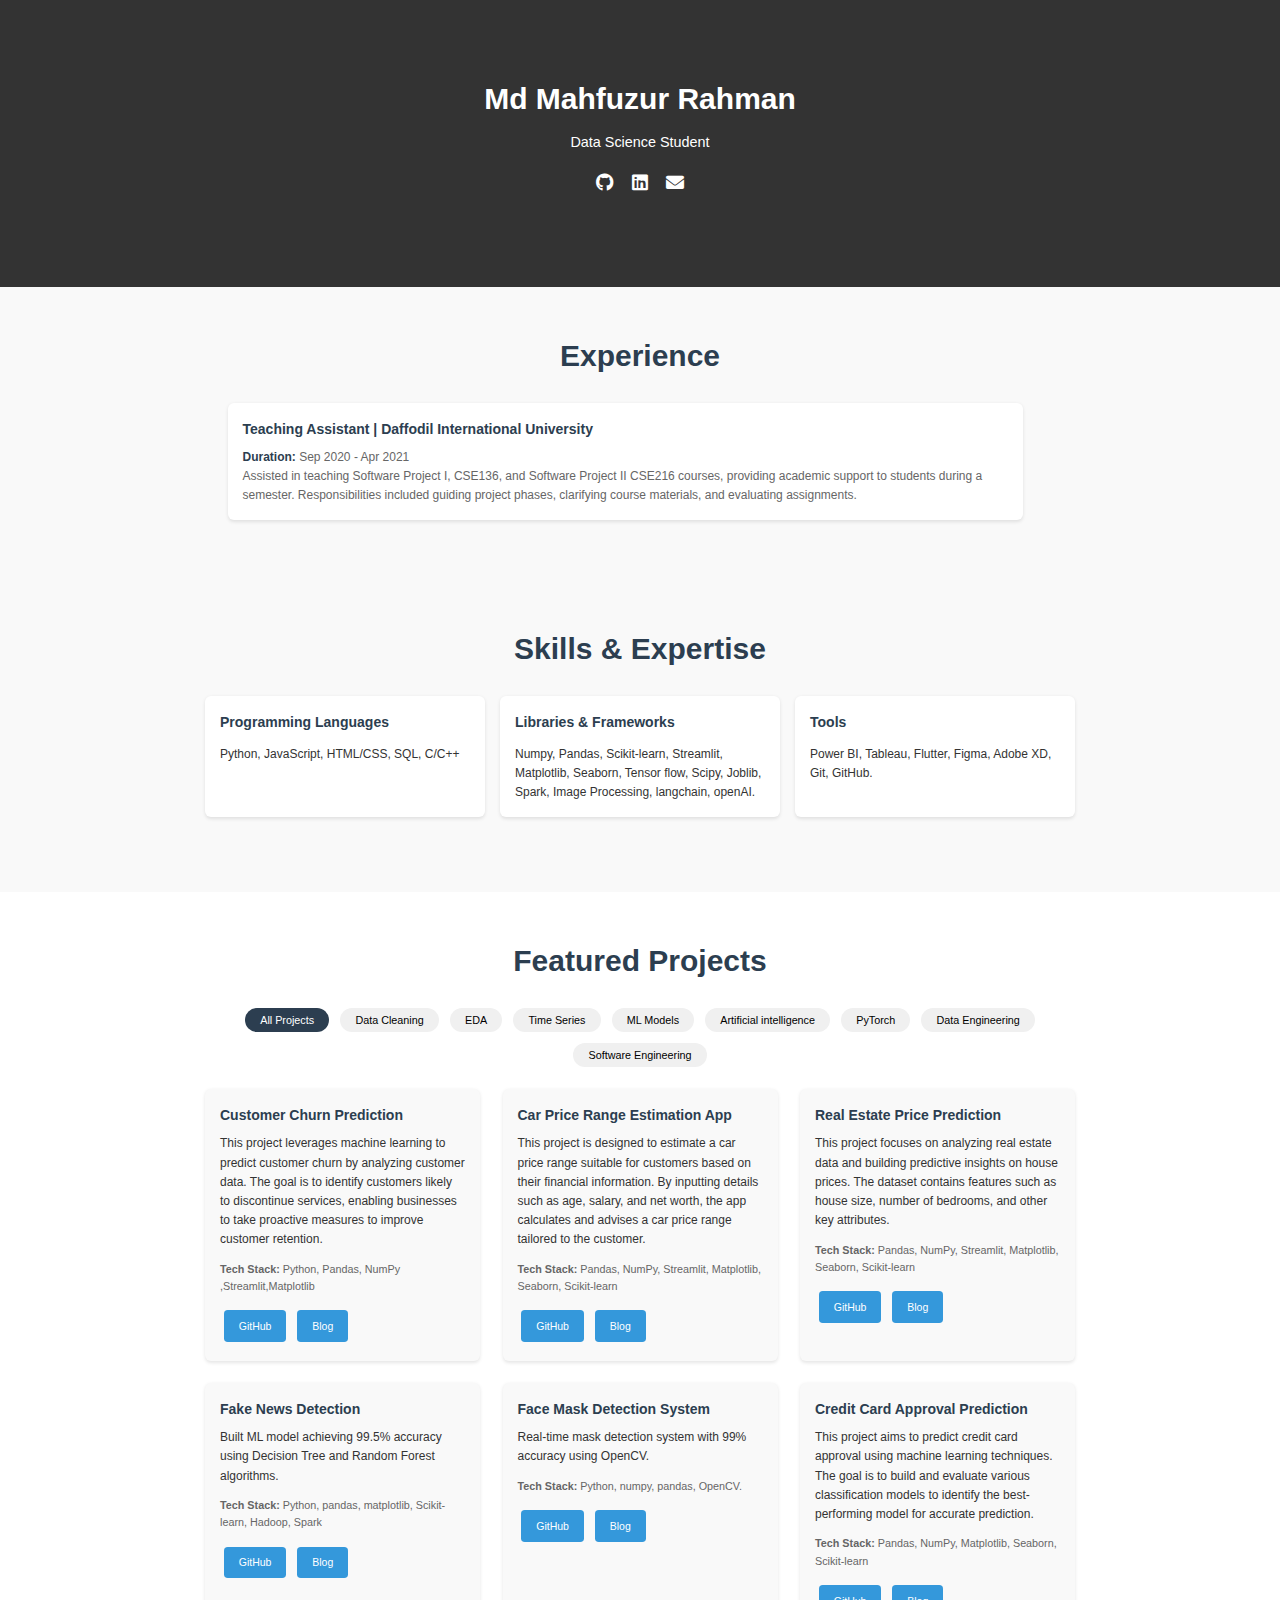
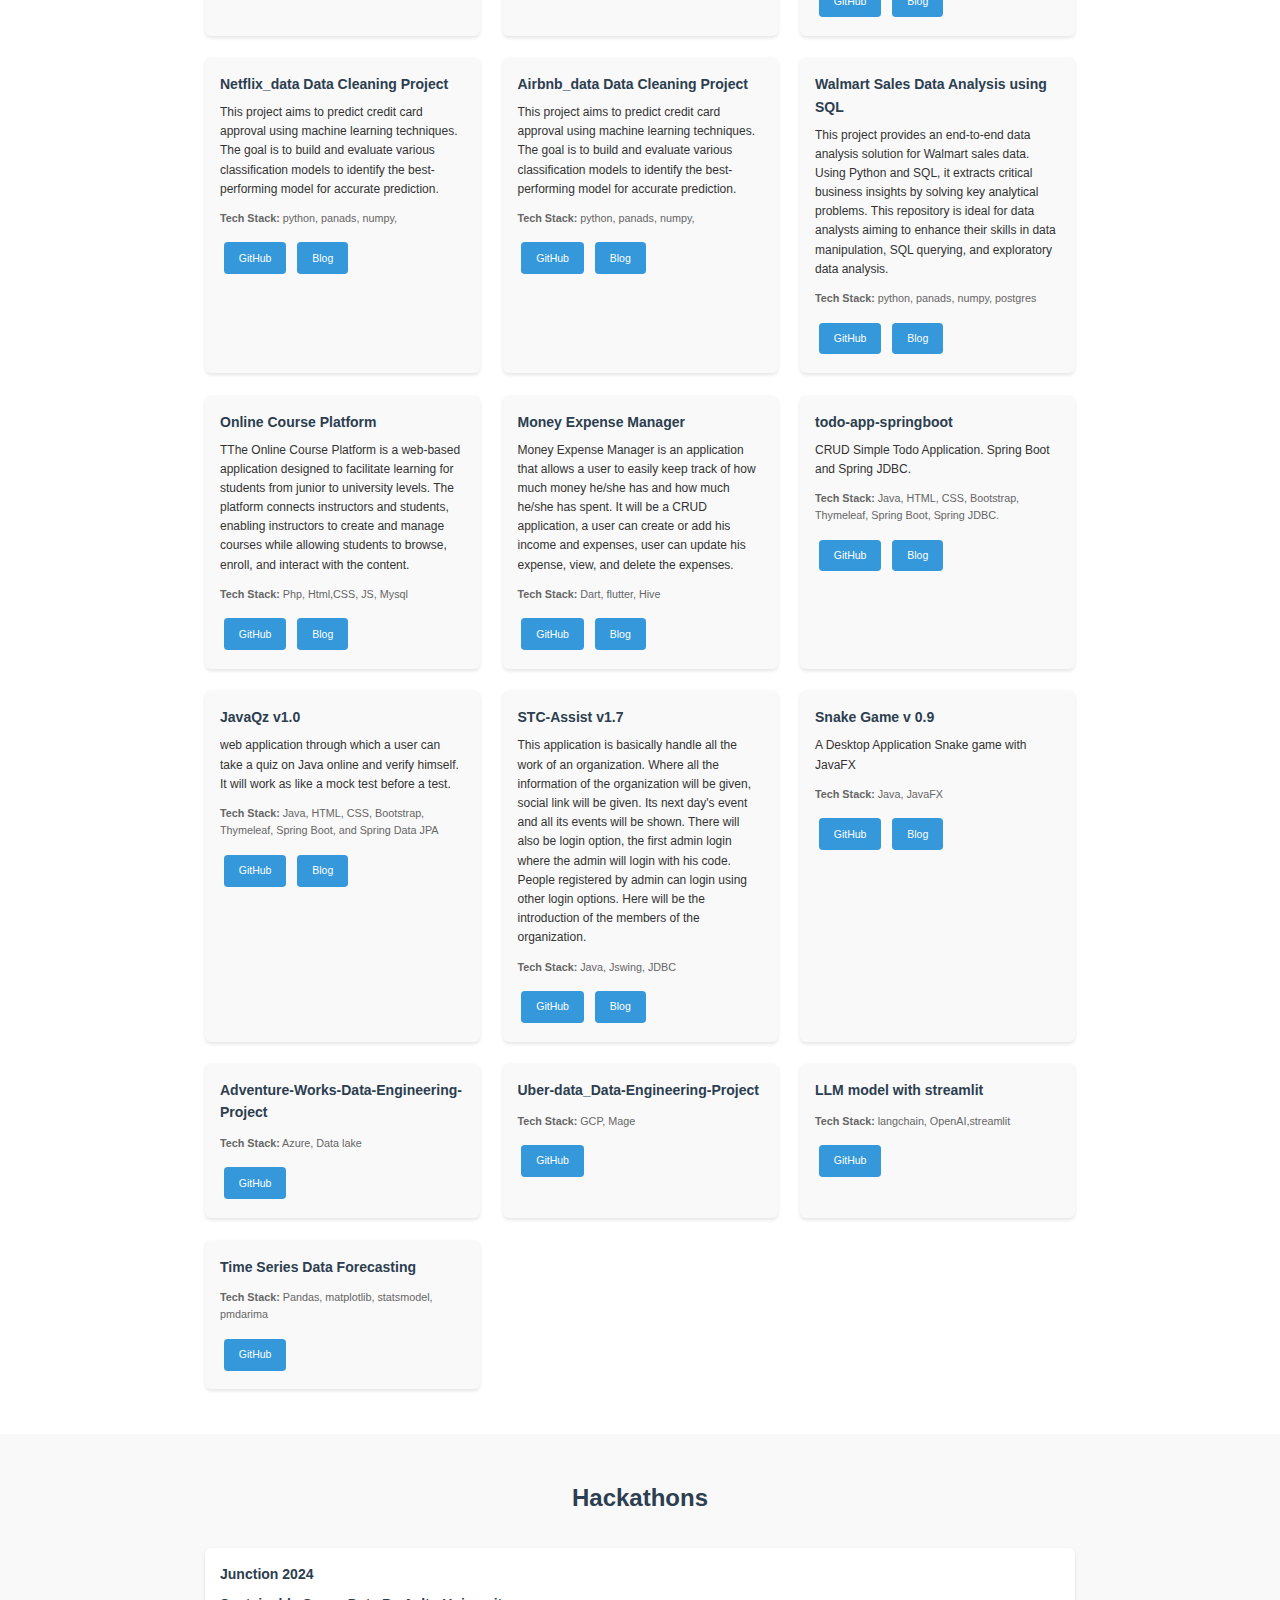
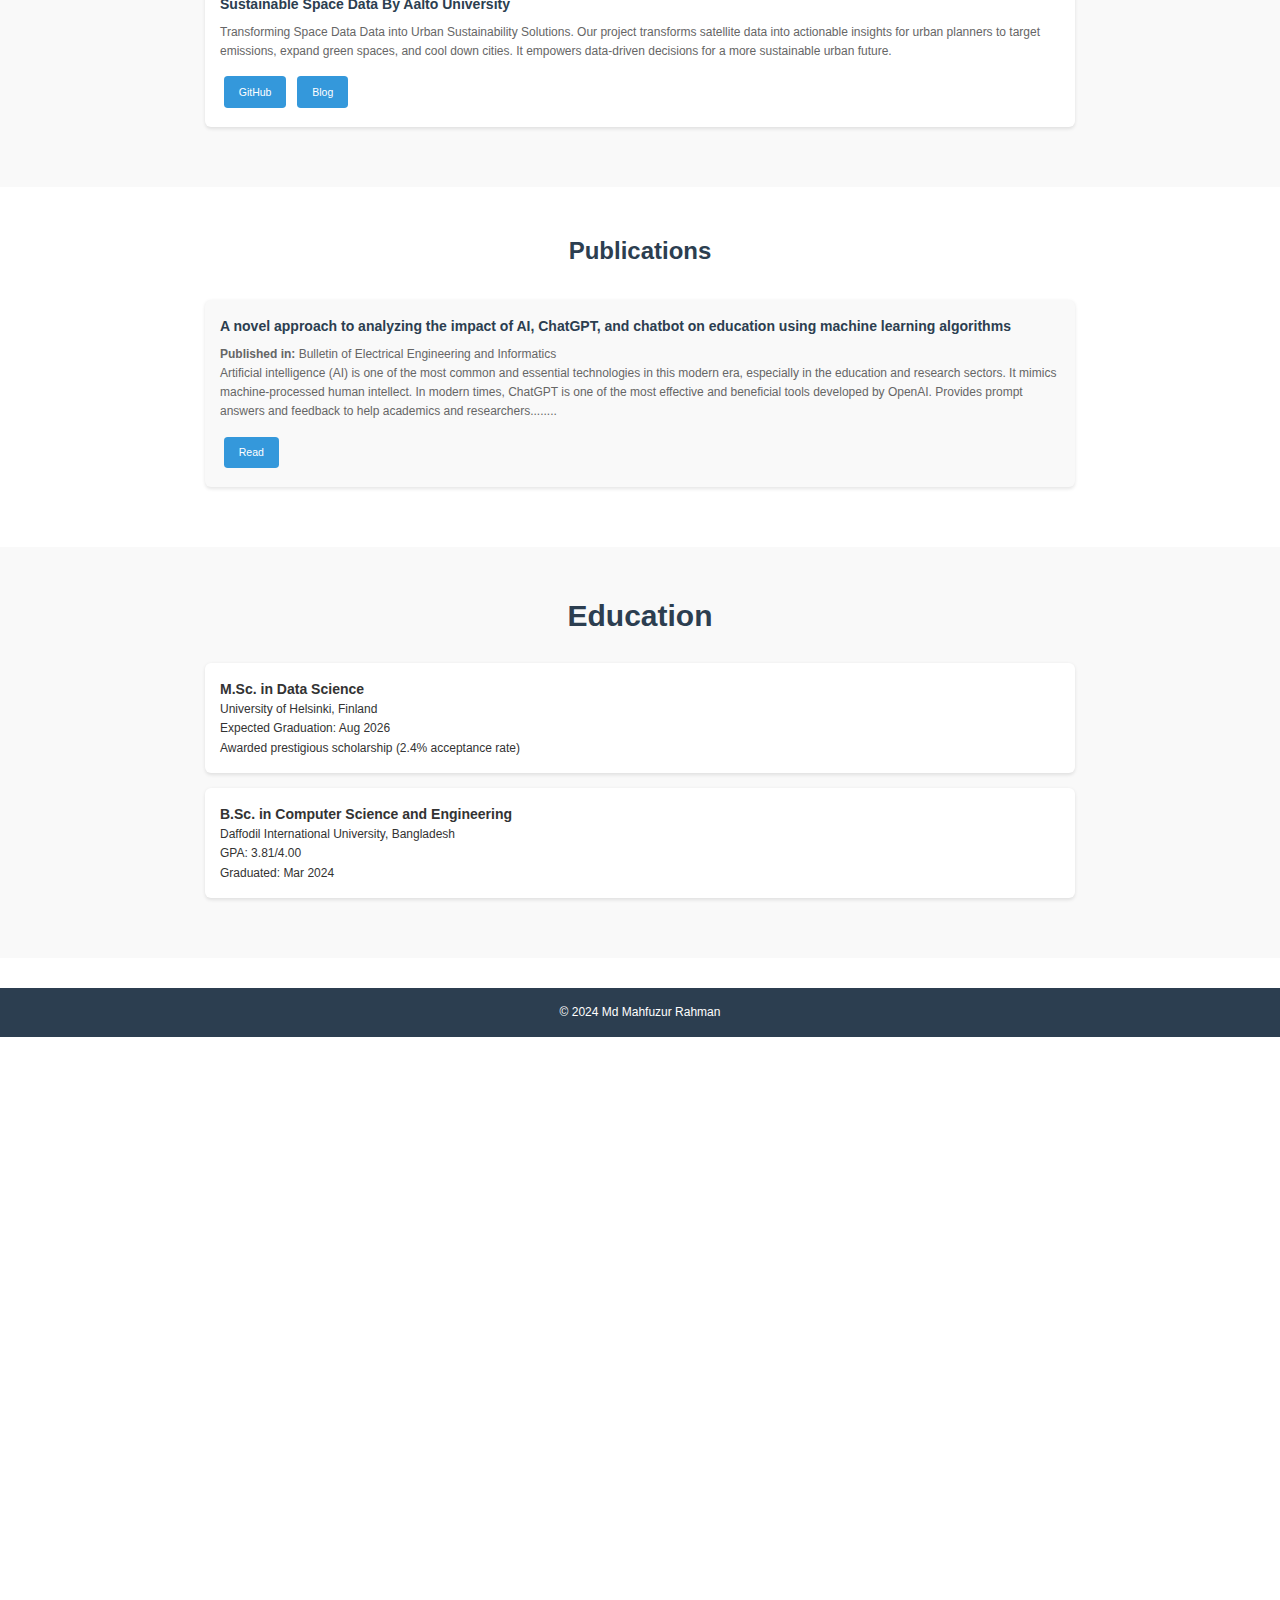
==== index.html @ 26e94f92 "update" ====
<!DOCTYPE html>
<html lang="en">
<head>
    <meta charset="UTF-8">
    <meta name="viewport" content="width=device-width, initial-scale=1.0">
    <title>Md Mahfuzur Rahman - Data Scientist</title>

        <!-- Font Awesome CDN -->
        <link href="https://cdnjs.cloudflare.com/ajax/libs/font-awesome/6.0.0-beta3/css/all.min.css" rel="stylesheet">
 
    
    <link href="https://cdnjs.cloudflare.com/ajax/libs/font-awesome/6.0.0/css/all.min.css" rel="stylesheet">
    <link rel="stylesheet" href="style.css">
</head>
<body>
    <header class="header">
        <h1>Md Mahfuzur Rahman</h1>
        <p>Data Science Student </p>
        <div class="social-links">
            <a href="https://github.com/mahfuzur-mafu" target="_blank"><i class="fab fa-github"></i></a>
            <a href="https://www.linkedin.com/in/mahfuzurmafu/" target="_blank"><i class="fab fa-linkedin"></i></a>
            <a href="mailto:mahfuzurmafu@gmail.com">
                <i class="fas fa-envelope"></i>
            </a>
        </div>
    </header>

    <!-- Experience Section -->
<!-- Experience Section -->
<!-- Experience Section -->
<section class="section experience">
    <div class="container">
        <h2 class="section-title">Experience</h2>
        <div class="experience-timeline">
            <!-- Left Experience -->
            <div class="experience-item left">
                <div class="experience-content">
                    <h3>Teaching Assistant | Daffodil International University</h3>
                    <p><strong>Duration:</strong> Sep 2020 - Apr 2021</p>
                    <p>Assisted in teaching Software Project I, CSE136, and Software Project II CSE216 courses, providing academic support to students during a semester. Responsibilities included guiding project phases, clarifying course materials, and evaluating assignments.</p>
                </div>
            </div>

        </div>
    </div>
</section>



<section class="section skills">
    <div class="container">
        <h2 class="section-title">Skills & Expertise</h2>
        <div class="skill-grid">
            <div class="skill-category">
                <h3>Programming Languages</h3>
                <p>Python, JavaScript, HTML/CSS, SQL, C/C++</p>
            </div>
            <div class="skill-category">
                <h3>Libraries & Frameworks</h3>
                <p>Numpy, Pandas, Scikit-learn, Streamlit, Matplotlib, Seaborn, Tensor flow, Scipy, Joblib, Spark, Image Processing, langchain, openAI.</p>
            </div>
            <div class="skill-category">
                <h3>Tools</h3>
                <p>Power BI, Tableau, Flutter, Figma, Adobe XD, Git, GitHub.</p>
            </div>
        </div>
    </div>
</section>


    <section class="section projects">
        <div class="container">
            <h2 class="section-title">Featured Projects</h2>
            <div class="project-filters">
                <button class="filter-btn active" data-filter="all">All Projects</button>
                <button class="filter-btn" data-filter="data-cleaning">Data Cleaning</button>
                <button class="filter-btn" data-filter="eda">EDA</button>
                <button class="filter-btn" data-filter="ts">Time Series</button>
                <button class="filter-btn" data-filter="ml-model">ML Models</button>
                <button class="filter-btn" data-filter="ai">Artificial intelligence</button>
                <button class="filter-btn" data-filter="pt">PyTorch</button>
                <button class="filter-btn" data-filter="de">Data Engineering</button>
                <button class="filter-btn" data-filter="swe">Software Engineering</button>
            </div>
            <div class="project-grid">
                <!-- Data Cleaning Projects -->
                <div class="project-card show" data-category="ml-model">
                    <h3>Customer Churn Prediction</h3>
                    <p>This project leverages machine learning to predict customer churn by analyzing customer data. The goal is to identify customers likely to discontinue services, enabling businesses to take proactive measures to improve customer retention.</p>
                    <div class="tech-stack">
                        <strong>Tech Stack:</strong> Python, Pandas, NumPy ,Streamlit,Matplotlib
                    </div>
                    <div class="project-links">
                        <a href="https://github.com/mahfuzur-mafu/customer-churn-prediction" target="_blank" class="btn">GitHub</a>
                        <a href="https://your-blog-link.com" target="_blank" class="btn">Blog</a>
                    </div>
                </div>
            
                <!-- EDA Projects -->
                <div class="project-card show" data-category="ml-model">
                    <h3>Car Price Range Estimation App</h3>
                    <p>This project is designed to estimate a car price range suitable for customers based on their financial information. By inputting details such as age, salary, and net worth, the app calculates and advises a car price range tailored to the customer.</p>
                    <div class="tech-stack">
                        <strong>Tech Stack:</strong> Pandas, NumPy, Streamlit, Matplotlib, Seaborn, Scikit-learn
                    </div>
                    <div class="project-links">
                        <a href="https://github.com/mahfuzur-mafu/car-price-estimator" target="_blank" class="btn">GitHub</a>
                        <a href="https://your-blog-link.com" target="_blank" class="btn">Blog</a>
                    </div>
                </div>
            
                <!-- Time Series Projects -->
                <div class="project-card show" data-category="ml-model">
                    <h3>Real Estate Price Prediction</h3>
                    <p>This project focuses on analyzing real estate data and building predictive insights on house prices. The dataset contains features such as house size, number of bedrooms, and other key attributes.</p>
                    <div class="tech-stack">
                        <strong>Tech Stack:</strong> Pandas, NumPy, Streamlit, Matplotlib, Seaborn, Scikit-learn
                    </div>
                    <div class="project-links">
                        <a href="https://github.com/mahfuzur-mafu/Real-Estate-Price-Prediction" target="_blank" class="btn">GitHub</a>
                        <a href="https://your-blog-link.com" target="_blank" class="btn">Blog</a>
                    </div>
                </div>
            
                <!-- ML Model Projects -->
                <div class="project-card show" data-category="ml-model">
                    <h3>Fake News Detection</h3>
                    <p>Built ML model achieving 99.5% accuracy using Decision Tree and Random Forest algorithms.</p>
                    <div class="tech-stack">
                        <strong>Tech Stack:</strong> Python, pandas, matplotlib, Scikit-learn, Hadoop, Spark
                    </div>
                    <div class="project-links">
                        <a href="https://github.com/mahfuzur-mafu/Fake-News-Detection" target="_blank" class="btn">GitHub</a>
                        <a href="https://your-blog-link.com" target="_blank" class="btn">Blog</a>
                    </div>
                </div>
            
                <!-- Prediction System Projects -->
                <div class="project-card show" data-category="ml-model">
                    <h3>Face Mask Detection System</h3>
                    <p>Real-time mask detection system with 99% accuracy using OpenCV.</p>
                    <div class="tech-stack">
                        <strong>Tech Stack:</strong> Python, numpy, pandas, OpenCV.
                    </div>
                    <div class="project-links">
                        <a href="https://github.com/mahfuzur-mafu/Face-Mask-Detection" target="_blank" class="btn">GitHub</a>
                        <a href="https://your-blog-link.com" target="_blank" class="btn">Blog</a>
                    </div>
                </div>
            
                <!-- ML Model Projects (Additional Example) -->
                <div class="project-card show" data-category="ml-model">
                    <h3>Credit Card Approval Prediction</h3>
                    <p>This project aims to predict credit card approval using machine learning techniques. The goal is to build and evaluate various classification models to identify the best-performing model for accurate prediction.</p>
                    <div class="tech-stack">
                        <strong>Tech Stack:</strong> Pandas, NumPy, Matplotlib, Seaborn, Scikit-learn 
                    </div>
                    <div class="project-links">
                        <a href="https://github.com/mahfuzur-mafu/Credit-Card-Approval-Predictor" target="_blank" class="btn">GitHub</a>
                        <a href="https://your-blog-link.com" target="_blank" class="btn">Blog</a>
                    </div>
                </div>
                <div class="project-card show" data-category="data-cleaning">
                    <h3>Netflix_data Data Cleaning Project</h3>
                    <p>This project aims to predict credit card approval using machine learning techniques. The goal is to build and evaluate various classification models to identify the best-performing model for accurate prediction.</p>
                    <div class="tech-stack">
                        <strong>Tech Stack:</strong> python, panads, numpy,
                    </div>
                    <div class="project-links">
                        <a href="https://github.com/mahfuzur-mafu/NetflixData_data_cleaning" target="_blank" class="btn">GitHub</a>
                        <a href="https://your-blog-link.com" target="_blank" class="btn">Blog</a>
                    </div>
                </div>
                <div class="project-card show" data-category="data-cleaning">
                    <h3>Airbnb_data Data Cleaning Project</h3>
                    <p>This project aims to predict credit card approval using machine learning techniques. The goal is to build and evaluate various classification models to identify the best-performing model for accurate prediction.</p>
                    <div class="tech-stack">
                        <strong>Tech Stack:</strong> python, panads, numpy,
                    </div>
                    <div class="project-links">
                        <a href="https://github.com/mahfuzur-mafu/AirbnbData_data_cleaning" target="_blank" class="btn">GitHub</a>
                        <a href="https://your-blog-link.com" target="_blank" class="btn">Blog</a>
                    </div>
                </div>
                <div class="project-card show" data-category="eda">
                    <h3>Walmart Sales Data Analysis using SQL</h3>
                    <p>This project provides an end-to-end data analysis solution for Walmart sales data. Using Python and SQL, it extracts critical business insights by solving key analytical problems. This repository is ideal for data analysts aiming to enhance their skills in data manipulation, SQL querying, and exploratory data analysis.</p>
                    <div class="tech-stack">
                        <strong>Tech Stack:</strong> python, panads, numpy, postgres
                    </div>
                    <div class="project-links">
                        <a href="https://github.com/mahfuzur-mafu/Walmart-Sales-Data-Analysis-using-SQL" target="_blank" class="btn">GitHub</a>
                        <a href="https://your-blog-link.com" target="_blank" class="btn">Blog</a>
                    </div>
                </div>
                <div class="project-card show" data-category="swe">
                    <h3>Online Course Platform</h3>
                    <p>TThe Online Course Platform is a web-based application designed to facilitate learning for students from junior to university levels. The platform connects instructors and students, enabling instructors to create and manage courses while allowing students to browse, enroll, and interact with the content. </p>
                    <div class="tech-stack">
                        <strong>Tech Stack:</strong> Php, Html,CSS, JS, Mysql
                    </div>
                    <div class="project-links">
                        <a href="https://github.com/mahfuzur-mafu/online_course_platform_E-CourseV1.1" target="_blank" class="btn">GitHub</a>
                        <a href="https://your-blog-link.com" target="_blank" class="btn">Blog</a>
                    </div>
                </div>
                <div class="project-card show" data-category="swe">
                    <h3>Money Expense Manager </h3>
                    <p>Money Expense Manager is an application that allows a user to easily keep track of how much money he/she has and how much he/she has spent. It will be a CRUD application, a user can create or add his income and expenses, user can update his expense, view, and delete the expenses. </p>
                    <div class="tech-stack">
                        <strong>Tech Stack:</strong> Dart, flutter, Hive
                    </div>
                    <div class="project-links">
                        <a href="https://github.com/mahfuzur-mafu/Money-Manager-v1.0.0" target="_blank" class="btn">GitHub</a>
                        <a href="https://your-blog-link.com" target="_blank" class="btn">Blog</a>
                    </div>
                </div>
                <div class="project-card show" data-category="swe">
                    <h3>todo-app-springboot</h3>
                    <p>CRUD Simple Todo Application. Spring Boot and Spring JDBC.</p>
                    <div class="tech-stack">
                        <strong>Tech Stack:</strong> Java, HTML, CSS, Bootstrap, Thymeleaf, Spring Boot, Spring JDBC.
                    </div>
                    <div class="project-links">
                        <a href="https://github.com/mahfuzur-mafu/todo-app-springboot-v1.2" target="_blank" class="btn">GitHub</a>
                        <a href="https://your-blog-link.com" target="_blank" class="btn">Blog</a>
                    </div>
                </div>

                <div class="project-card show" data-category="swe">
                    <h3>JavaQz v1.0</h3>
                    <p>web application through which a user can take a quiz on Java online and verify himself. It will work as like a mock test before a test.</p>
                    <div class="tech-stack">
                        <strong>Tech Stack:</strong> Java, HTML, CSS, Bootstrap, Thymeleaf, Spring Boot, and Spring Data JPA
                    </div>
                    <div class="project-links">
                        <a href="https://github.com/mahfuzur-mafu/JavaQz-v1.0" target="_blank" class="btn">GitHub</a>
                        <a href="https://your-blog-link.com" target="_blank" class="btn">Blog</a>
                    </div>
                </div>

                <div class="project-card show" data-category="swe">
                    <h3>STC-Assist v1.7</h3>
                    <p>This application is basically handle all the work of an organization. Where all the information of the organization will be given, social link will be given. Its next day's event and all its events will be shown. There will also be login option, the first admin login where the admin will login with his code. People registered by admin can login using other login options. Here will be the introduction of the members of the organization.

                    </p>
                    <div class="tech-stack">
                        <strong>Tech Stack:</strong> Java, Jswing, JDBC
                    </div>
                    <div class="project-links">
                        <a href="https://github.com/mahfuzur-mafu/STC-Assist-v1.7" target="_blank" class="btn">GitHub</a>
                        <a href="https://your-blog-link.com" target="_blank" class="btn">Blog</a>
                    </div>
                </div>
                <div class="project-card show" data-category="swe">
                    <h3>Snake Game v 0.9</h3>
                    <p> A Desktop Application Snake game with JavaFX</p>
                    <div class="tech-stack">
                        <strong>Tech Stack:</strong> Java, JavaFX
                    </div>
                    <div class="project-links">
                        <a href="https://github.com/mahfuzur-mafu/Snake-Game-v-0.9" target="_blank" class="btn">GitHub</a>
                        <a href="https://your-blog-link.com" target="_blank" class="btn">Blog</a>
                    </div>
                </div>

                <div class="project-card show" data-category="de">
                    <h3>Adventure-Works-Data-Engineering-Project</h3>
                    <p> </p>
                    <div class="tech-stack">
                        <strong>Tech Stack:</strong> Azure, Data lake
                    </div>
                    <div class="project-links">
                        <a href="https://github.com/mahfuzur-mafu/Adventure-Works-Data-Engineering-Project" target="_blank" class="btn">GitHub</a>
        
                    </div>
                </div>

                <div class="project-card show" data-category="de">
                    <h3>Uber-data_Data-Engineering-Project</h3>
                    <p> </p>
                    <div class="tech-stack">
                        <strong>Tech Stack:</strong> GCP, Mage
                    </div>
                    <div class="project-links">
                        <a href="https://github.com/mahfuzur-mafu/Uber-data_Data-Engineering-Project" target="_blank" class="btn">GitHub</a>
    
                    </div>
                </div>

                <div class="project-card show" data-category="ai">
                    <h3>LLM model with streamlit</h3>
                    <p> </p>
                    <div class="tech-stack">
                        <strong>Tech Stack:</strong> langchain, OpenAI,streamlit
                    </div>
                    <div class="project-links">
                        <a href="https://github.com/mahfuzur-mafu/LLM-model-with-streamlit-" target="_blank" class="btn">GitHub</a>
    
                    </div>
                </div>

                <div class="project-card show" data-category="ts">
                    <h3>Time Series Data Forecasting</h3>
                    <p> </p>
                    <div class="tech-stack">
                        <strong>Tech Stack:</strong> Pandas, matplotlib, statsmodel, pmdarima
                    </div>
                    <div class="project-links">
                        <a href="https://github.com/mahfuzur-mafu/Time-Series-Forecasting" target="_blank" class="btn">GitHub</a>
    
                    </div>
                </div>
           
            </div>
            
        </div>
    </section>

    <section class="section hackathons">
    <div class="container">
        <h2 class="section-title">Hackathons</h2>
        <div class="hackathon-item">
            <h3>Junction 2024</h3>
            <h3>Sustainable Space Data By Aalto University</h3>
            <p>Transforming Space Data Data into Urban Sustainability Solutions. Our project transforms satellite data into actionable insights for urban planners to target emissions, expand green spaces, and cool down cities. It empowers data-driven decisions for a more sustainable urban future.</p>
            <div class="project-links">
                <a href="https://eu.junctionplatform.com/projects/junction-2024/view/672e6f7e6afb9482214df271" target="_blank" class="btn">GitHub</a>
                <a href="https://eu.junctionplatform.com/projects/junction-2024/view/672e6f7e6afb9482214df271" target="_blank" class="btn">Blog</a>
            </div>
        </div>
    </div>
</section>

<!-- Publications Section -->
<section class="section publications">
    <div class="container">
        <h2 class="section-title">Publications</h2>
        <div class="publication-item">
            <h3>A novel approach to analyzing the impact of AI, ChatGPT, and chatbot on education using machine learning algorithms</h3>
            <p><strong>Published in:</strong> Bulletin of Electrical Engineering and Informatics</p>
            <p>Artificial intelligence (AI) is one of the most common and essential technologies in this modern era, especially in the education and research sectors. It mimics machine-processed human intellect. In modern times, ChatGPT is one of the most effective and beneficial tools developed by OpenAI. Provides prompt answers and feedback to help academics and researchers........</p>
            <div class="project-links">
                <a href="https://beei.org/index.php/EEI/article/view/7158" target="_blank" class="btn">Read</a>
            </div>
        </div>

    </div>
</section>

    <section class="section education">
        <div class="container">
            <h2 class="section-title">Education</h2>
            <div class="education-item">
                <h3>M.Sc. in Data Science</h3>
                <p>University of Helsinki, Finland</p>
                <p>Expected Graduation: Aug 2026</p>
                <p>Awarded prestigious scholarship (2.4% acceptance rate)</p>
            </div>
            <div class="education-item">
                <h3>B.Sc. in Computer Science and Engineering</h3>
                <p>Daffodil International University, Bangladesh</p>
                <p>GPA: 3.81/4.00</p>
                <p>Graduated: Mar 2024</p>
            </div>
        </div>
    </section>

    <footer class="footer">
        <p>© 2024 Md Mahfuzur Rahman</p>
    </footer>

    <script>
        document.addEventListener('DOMContentLoaded', function() {
            const filterButtons = document.querySelectorAll('.filter-btn');
            const projectCards = document.querySelectorAll('.project-card');

            filterButtons.forEach(button => {
                button.addEventListener('click', () => {
                    // Remove active class from all buttons
                    filterButtons.forEach(btn => btn.classList.remove('active'));
                    // Add active class to clicked button
                    button.classList.add('active');

                    const filterValue = button.getAttribute('data-filter');

                    projectCards.forEach(card => {
                        if (filterValue === 'all') {
                            card.classList.add('show');
                        } else {
                            if (card.getAttribute('data-category') === filterValue) {
                                card.classList.add('show');
                            } else {
                                card.classList.remove('show');
                            }
                        }
                    });
                });
            });
        });
    </script>

<script>
    // Particles.js configuration (if needed)
    particlesJS('particles-js', {
        particles: {
            number: { value: 80 },
            color: { value: '#00B9FF' },
            shape: { type: 'circle' },
            opacity: { value: 0.5 },
            size: { value: 3 },
            line_linked: {
                enable: true,
                color: '#00B9FF',
                opacity: 0.4
            },
            move: {
                enable: true,
                speed: 3
            }
        }
    });
</script>
</body>
</html>
---- style.css ----
* {
    margin: 0;
    padding: 0;
    box-sizing: border-box;
    font-family: 'Segoe UI', Tahoma, Geneva, Verdana, sans-serif;
  
}

body {
    line-height: 1.6;
    color: #333;
    zoom: 0.75; 
    

}

.header {
    background: linear-gradient(rgba(0,0,0,0.8), rgba(0,0,0,0.8)), url('/api/placeholder/1920/1080');
    color: white;
    padding: 100px 20px;
    text-align: center;
}

.container {
    max-width: 1200px;
    margin: 0 auto;
    padding: 0 20px;
}

.profile-img {
    width: 200px;
    height: 200px;
    border-radius: 50%;
    margin-bottom: 20px;
    border: 3px solid #fff;
}

.header h1 {
    font-size: 2.5em;
    margin-bottom: 10px;
}

.header p {
    font-size: 1.2em;
    margin-bottom: 20px;
}

.social-links {
    margin: 20px 0;
}

.social-links a {
    color: white;
    margin: 0 10px;
    font-size: 1.5em;
    text-decoration: none;
}

.section {
    padding: 60px 0;
}

.section-title {
    text-align: center;
    margin-bottom: 40px;
    font-size: 2em;
    color: #2c3e50;
}

.skills {
    background: #f9f9f9;
}

.skill-grid {
    display: grid;
    grid-template-columns: repeat(auto-fit, minmax(250px, 1fr));
    gap: 20px;
    margin-bottom: 40px;
}

.skill-category {
    background: white;
    padding: 20px;
    border-radius: 8px;
    box-shadow: 0 2px 5px rgba(0,0,0,0.1);
}

.skill-category h3 {
    color: #2c3e50;
    margin-bottom: 15px;
}

.projects {
    background: white;
}

.publications{
    background: white ;
}

.project-filters {
    display: flex;
    justify-content: center;
    gap: 15px;
    margin-bottom: 30px;
    flex-wrap: wrap;
}

.filter-btn {
    padding: 8px 20px;
    border: none;
    background: #f0f0f0;
    border-radius: 25px;
    cursor: pointer;
    transition: all 0.3s ease;
    font-size: 0.9em;
}

.filter-btn:hover {
    background: #2c3e50;
    color: white;
}

.filter-btn.active {
    background: #2c3e50;
    color: white;
}

.project-grid {
    display: grid;
    grid-template-columns: repeat(auto-fit, minmax(300px, 1fr));
    gap: 30px;
}

.project-card {
    background: #f9f9f9;
    padding: 20px;
    border-radius: 8px;
    box-shadow: 0 2px 5px rgba(0,0,0,0.1);
    transition: transform 0.3s ease;
    display: none;
}

.project-card.show {
    display: block;
}

.project-card:hover {
    transform: translateY(-5px);
}

.experience-item{
    transition: transform 0.3s ease;
}

.skill-category{
    transition: transform 0.3s ease;
}

.skill-category:hover {
    transform: translateY(-5px);
}


.hackathon-item:hover{
    transform: translateY(-5px);
}
.hackathon-item{
    transition: transform 0.3s ease;

}

.publication-item,.education-item{
    transition: transform 0.3s ease;

}

.publication-item{
    background: #f9f9f9;
  
}



.education-item:hover{

    transform: translateY(-5px);
}
.publication-item:hover{
    transform: translateY(-5px);

}
.experience-item:hover{
    transform: translateY(-5px);
}

.project-card h3 {
    color: #2c3e50;
    margin-bottom: 10px;
}

.project-card .tech-stack {
    margin-top: 15px;
    font-size: 0.9em;
    color: #666;
}

.education {
    background: #f9f9f9;
}

.publication-item{
    color: #666
}


.education-item {
    background: white;
    padding: 20px;
    margin-bottom: 20px;
    border-radius: 8px;
    box-shadow: 0 2px 5px rgba(0,0,0,0.1);
}

.hackathons {
    background: #f9f9f9;
}

.hackathon-item {
    background: white;
    padding: 20px;
    margin-bottom: 20px;
    border-radius: 8px;
    box-shadow: 0 2px 5px rgba(0,0,0,0.1);
    
}
.publication-item {
    padding: 20px;
    margin-bottom: 20px;
    border-radius: 8px;
    box-shadow: 0 2px 5px rgba(0,0,0,0.1);
    
}

.hackathon-item h3, .publication-item h3 {
    color: #2c3e50;
    margin-bottom: 10px;
    
}

.hackathon-item p, .publication-item p {
    color: #666;
}

.hackathons .section-title, .publications .section-title {
    text-align: center;
    margin-bottom: 40px;
    font-size: 2em;
    color: #2c3e50;
}

.footer {
    background: #2c3e50;
    color: white;
    text-align: center;
    padding: 20px;
    margin-top: 40px;
}

.experience {
    background: #f9f9f9;
    padding: 60px 0;
}

.experience-timeline {
    display: flex;
    justify-content: center;
    position: relative;
    padding-left: 30px;
    padding-right: 30px;
}

.timeline-line {
    position: absolute;
    top: 0;
    left: 50%;
    width: 2px;
    height: 100%;
    background-color: #2c3e50;
    transform: translateX(-50%);
}

.experience-item {
    width: 100%;
    margin-bottom: 20px;
    padding: 20px;
    background: white;
    border-radius: 8px;
    box-shadow: 0 2px 5px rgba(0,0,0,0.1);
    position: relative;
}

.experience-item.left {
    margin-right: 40px;
}

.experience-item.right {
    margin-left: 40px;
}

.experience-content h3 {
    color: #2c3e50;
    margin-bottom: 10px;
}

.experience-content p {
    color: #666;
}

.experience-content strong {
    color: #2c3e50;
}

.experience-item::before {
    content: "";
    position: center;
    width: 10px;
    height: 10px;
    border-radius: 50%;
    background-color: #2c3e50;
    top: 20px;
}

.experience-item.left::before {
    left: -5px;
}

.experience-item.right::before {
    right: -5px;
}

.section-title {
    text-align: center;
    margin-bottom: 40px;
    font-size: 2em;
    color: #2c3e50;
}

.project-links {
    margin-top: 15px;
}

.project-links .btn {
    display: inline-block;
    padding: 10px 20px;
    margin: 5px;
    text-align: center;
    background-color: #3498db;
    color: white;
    border-radius: 5px;
    text-decoration: none;
    font-size: 14px;
    transition: background-color 0.3s ease;
}

.project-links .btn:hover {
    background-color: #2980b9;
}

.project-links .btn:active {
    background-color: #1c6b8a;
}

.skills-expertise {
    background: linear-gradient(135deg, #e8f0fe, #ffffff);
    padding: 60px 20px;
    text-align: center;
}

.section-title {
    font-size: 2.5em;
    margin-bottom: 30px;
    color: #2c3e50;
}

.skills-grid {
    display: grid;
    grid-template-columns: repeat(auto-fit, minmax(250px, 1fr));
    gap: 20px;
    padding: 0 10px;
}

.skill-card {
    background: white;
    border-radius: 12px;
    padding: 20px;
    box-shadow: 0 5px 15px rgba(0, 0, 0, 0.1);
    transition: transform 0.3s ease, box-shadow 0.3s ease;
}

.skill-card:hover {
    transform: translateY(-10px);
    box-shadow: 0 8px 20px rgba(0, 0, 0, 0.15);
}

.skill-icon {
    font-size: 2.5em;
    color: #3498db;
    margin-bottom: 15px;
}

.skill-card h3 {
    font-size: 1.5em;
    margin-bottom: 10px;
    color: #2c3e50;
}

.skill-card p {
    color: #666;
    font-size: 1em;
    line-height: 1.5;
}

@media (max-width: 768px) {
    .skill-grid, .project-grid {
        grid-template-columns: 1fr;
    }
    .project-filters {
        flex-direction: row;
        flex-wrap: wrap;
        justify-content: center;
    }
    .experience-timeline {
        flex-direction: column;
    }

    .timeline-line {
        position: static;
        height: 2px;
        width: 100%;
        background-color: #2c3e50;
    }

    .experience-item {
        width: 90%;
        margin-bottom: 20px;
        margin-left: 0;
        margin-right: 0;
    }

    .experience-item.left,
    .experience-item.right {
        text-align: center;
        margin-left: 0;
        margin-right: 0;
    }
}
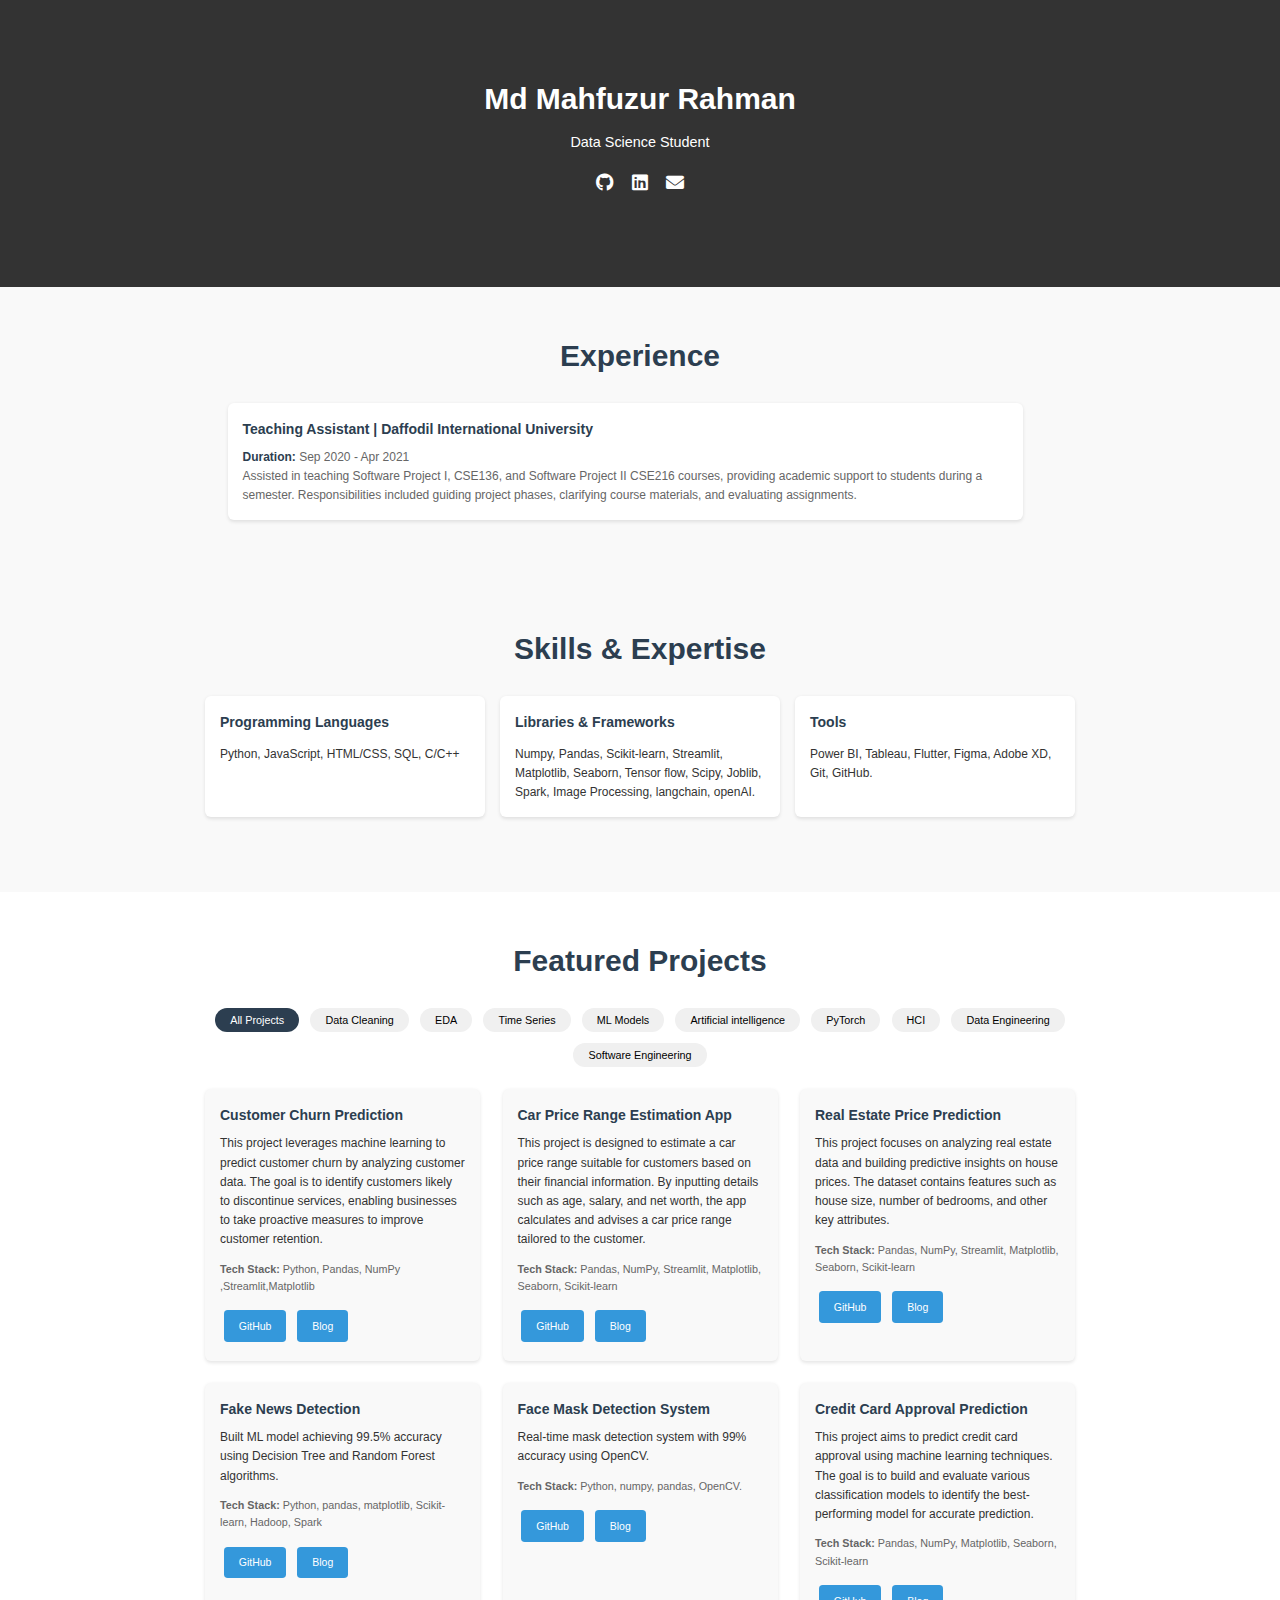
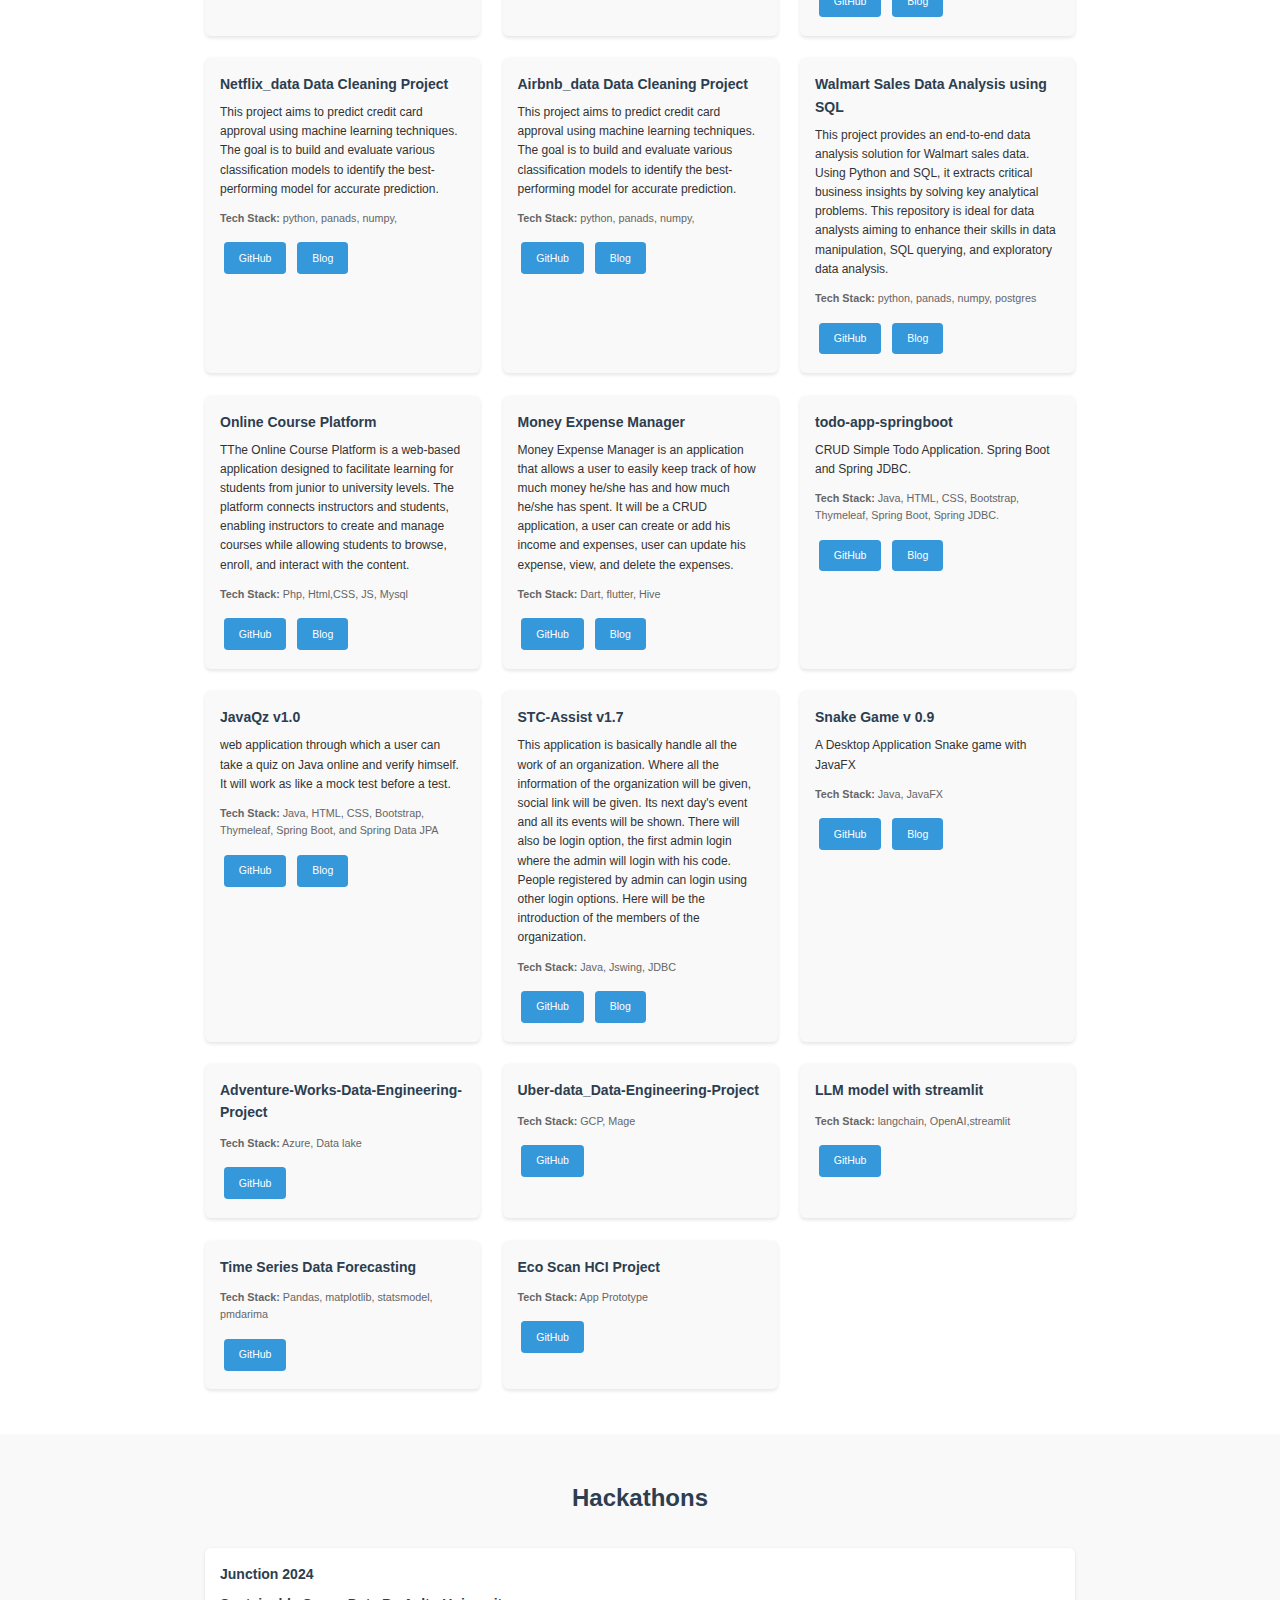
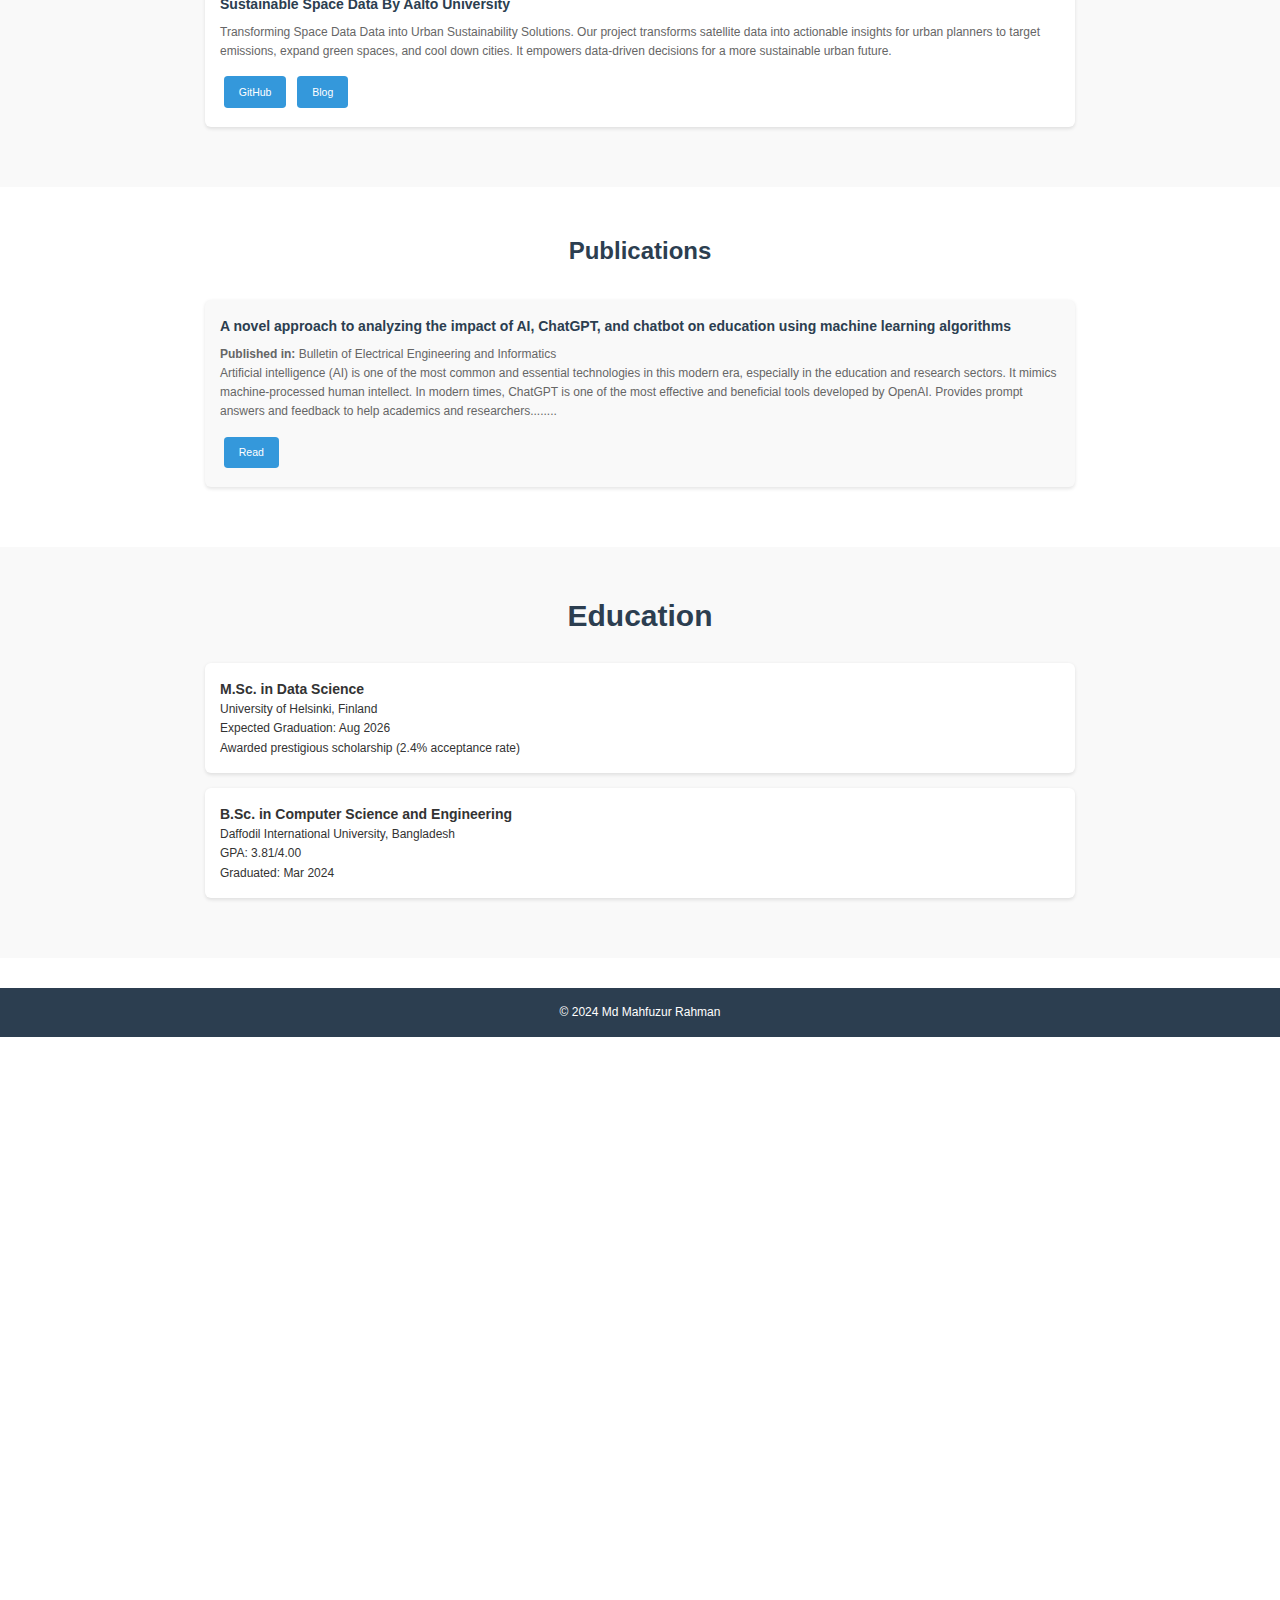
==== commit 4e92760b: "hci" ====
--- a/index.html
+++ b/index.html
@@ -46,7 +46,6 @@
 </section>
 
 
-
 <section class="section skills">
     <div class="container">
         <h2 class="section-title">Skills & Expertise</h2>
@@ -79,6 +78,7 @@
                 <button class="filter-btn" data-filter="ml-model">ML Models</button>
                 <button class="filter-btn" data-filter="ai">Artificial intelligence</button>
                 <button class="filter-btn" data-filter="pt">PyTorch</button>
+                <button class="filter-btn" data-filter="hci">HCI</button>
                 <button class="filter-btn" data-filter="de">Data Engineering</button>
                 <button class="filter-btn" data-filter="swe">Software Engineering</button>
             </div>
@@ -308,6 +308,17 @@
                     </div>
                     <div class="project-links">
                         <a href="https://github.com/mahfuzur-mafu/Time-Series-Forecasting" target="_blank" class="btn">GitHub</a>
+    
+                    </div>
+                </div>
+                <div class="project-card show" data-category="hci">
+                    <h3>Eco Scan HCI Project</h3>
+                    <p> </p>
+                    <div class="tech-stack">
+                        <strong>Tech Stack:</strong> App Prototype
+                    </div>
+                    <div class="project-links">
+                        <a href="https://github.com/mahfuzur-mafu/Eco_Scan_HCI_Project" target="_blank" class="btn">GitHub</a>
     
                     </div>
                 </div>
--- a/style.css
+++ b/style.css
@@ -180,8 +180,6 @@
   
 }
 
-
-
 .education-item:hover{
 
     transform: translateY(-5px);
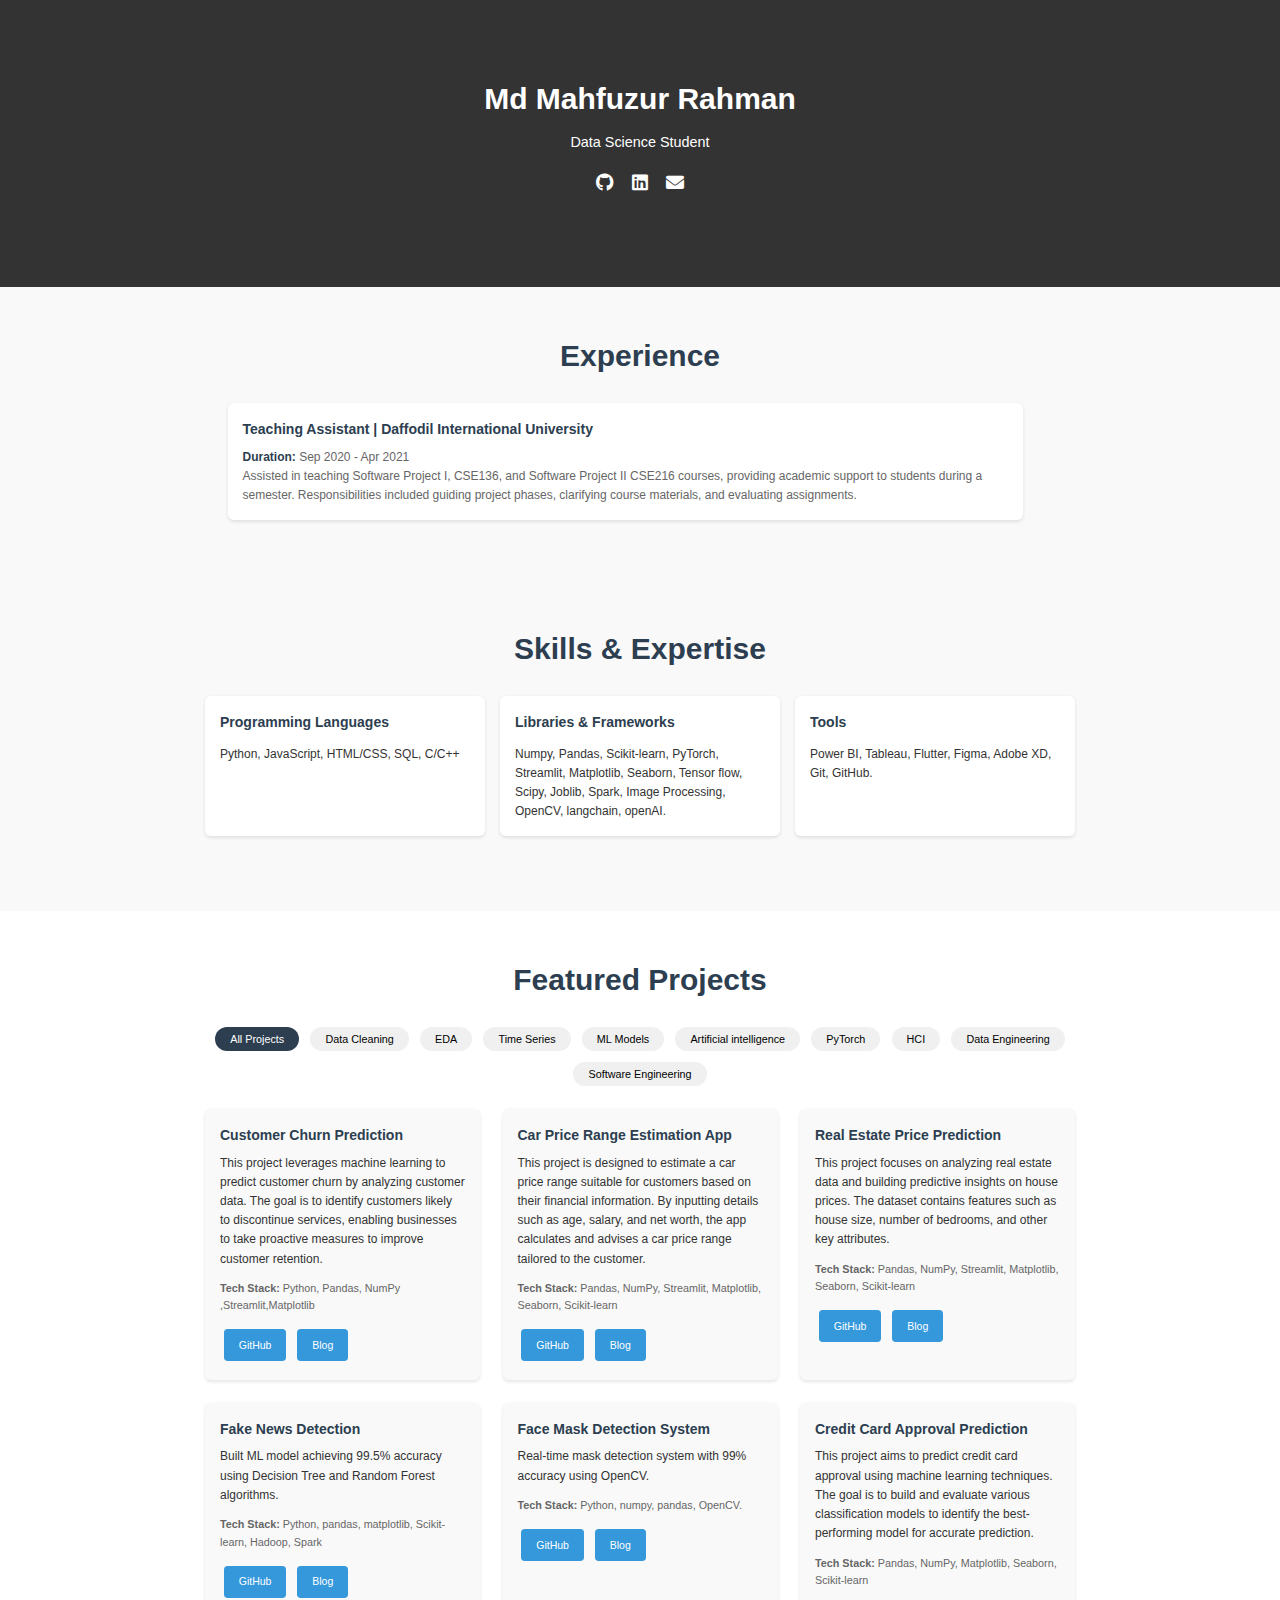
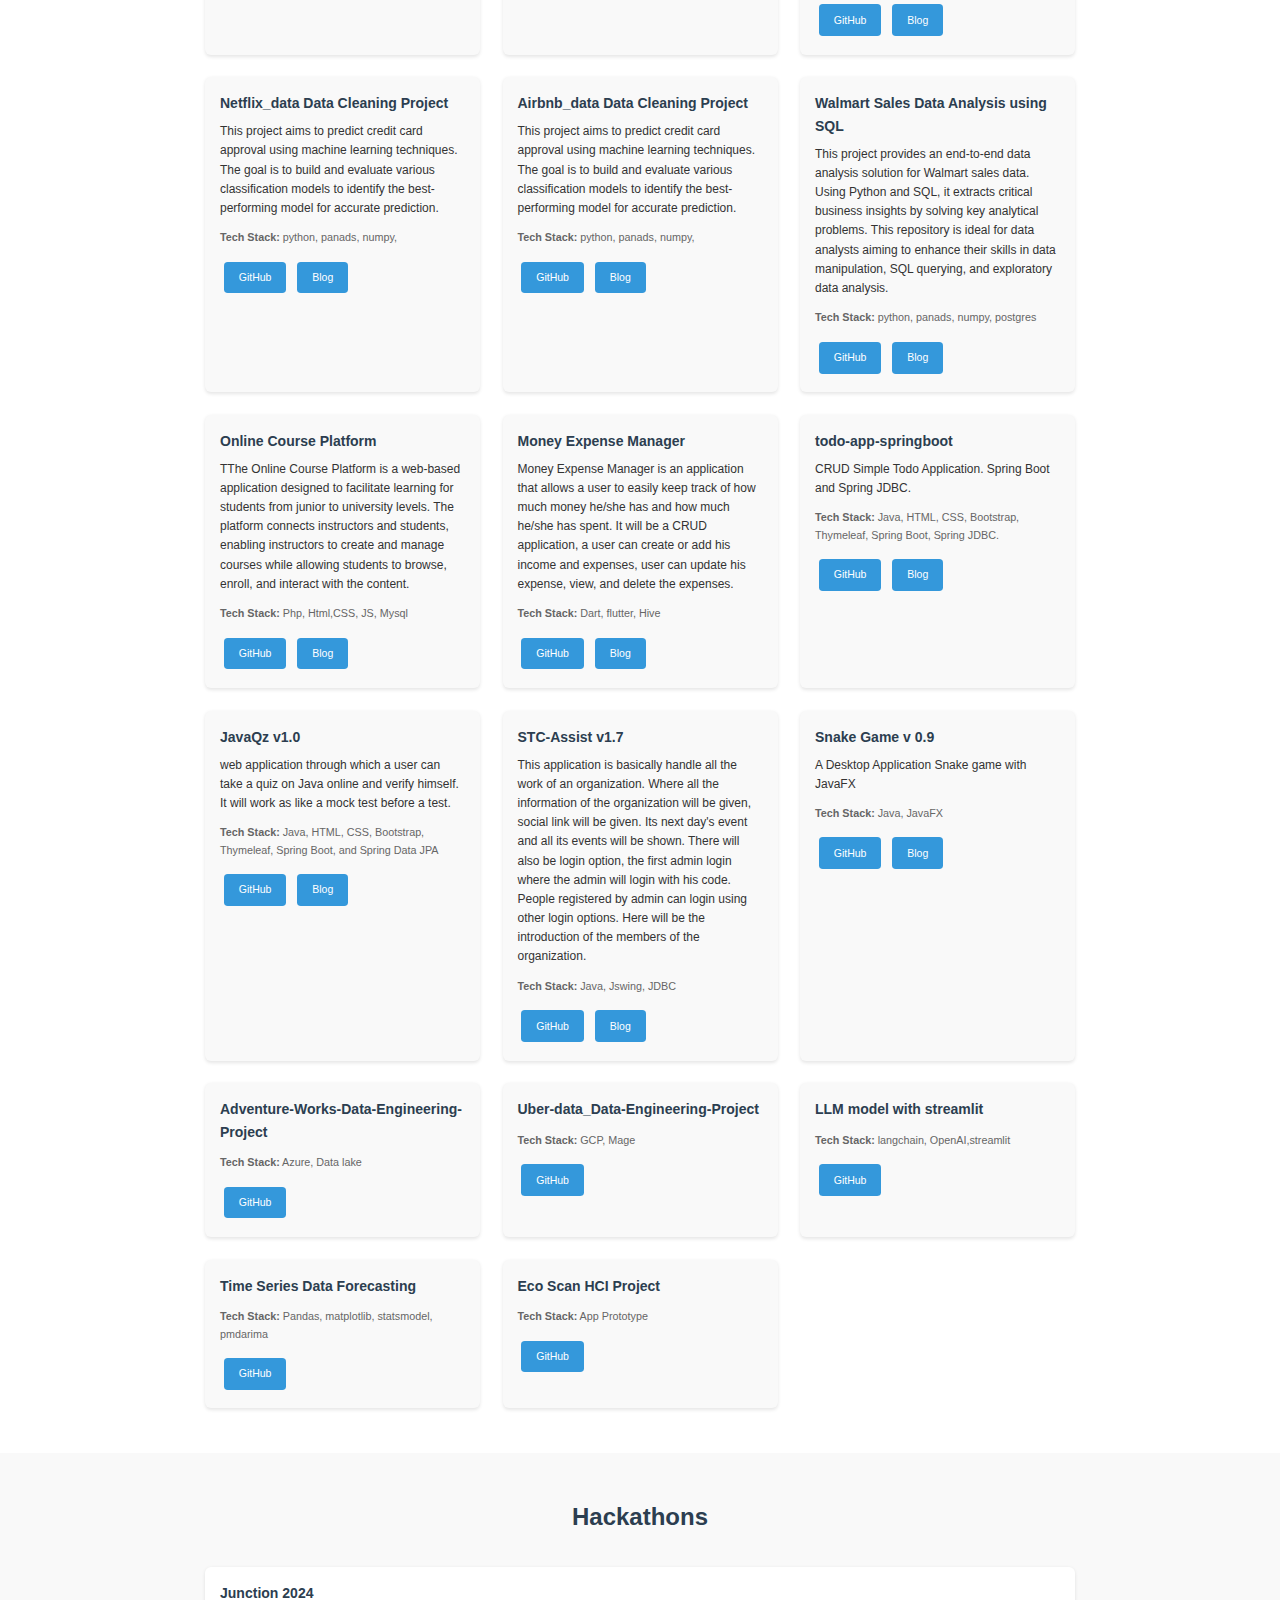
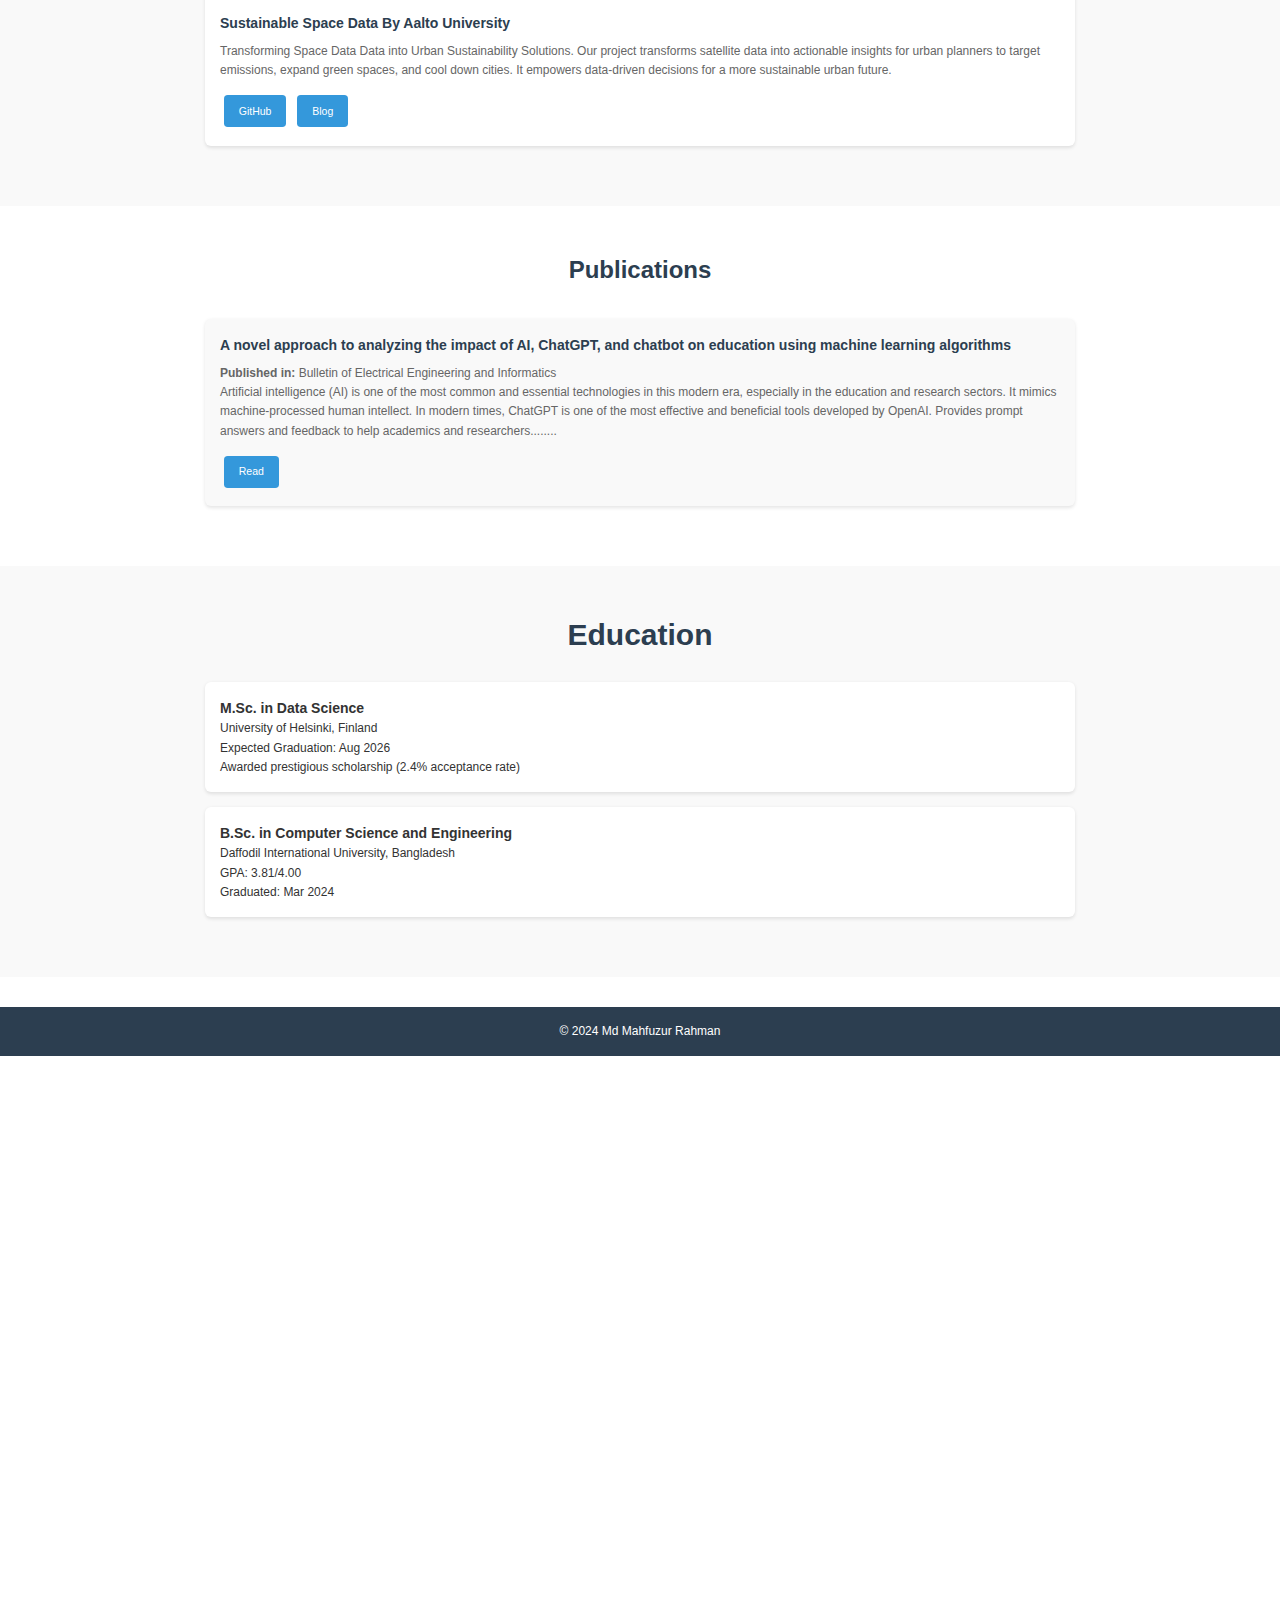
==== commit 9e7c36cb: "update" ====
--- a/index.html
+++ b/index.html
@@ -56,7 +56,7 @@
             </div>
             <div class="skill-category">
                 <h3>Libraries & Frameworks</h3>
-                <p>Numpy, Pandas, Scikit-learn, Streamlit, Matplotlib, Seaborn, Tensor flow, Scipy, Joblib, Spark, Image Processing, langchain, openAI.</p>
+                <p>Numpy, Pandas, Scikit-learn, PyTorch, Streamlit, Matplotlib, Seaborn, Tensor flow, Scipy, Joblib, Spark, Image Processing, OpenCV, langchain, openAI.</p>
             </div>
             <div class="skill-category">
                 <h3>Tools</h3>
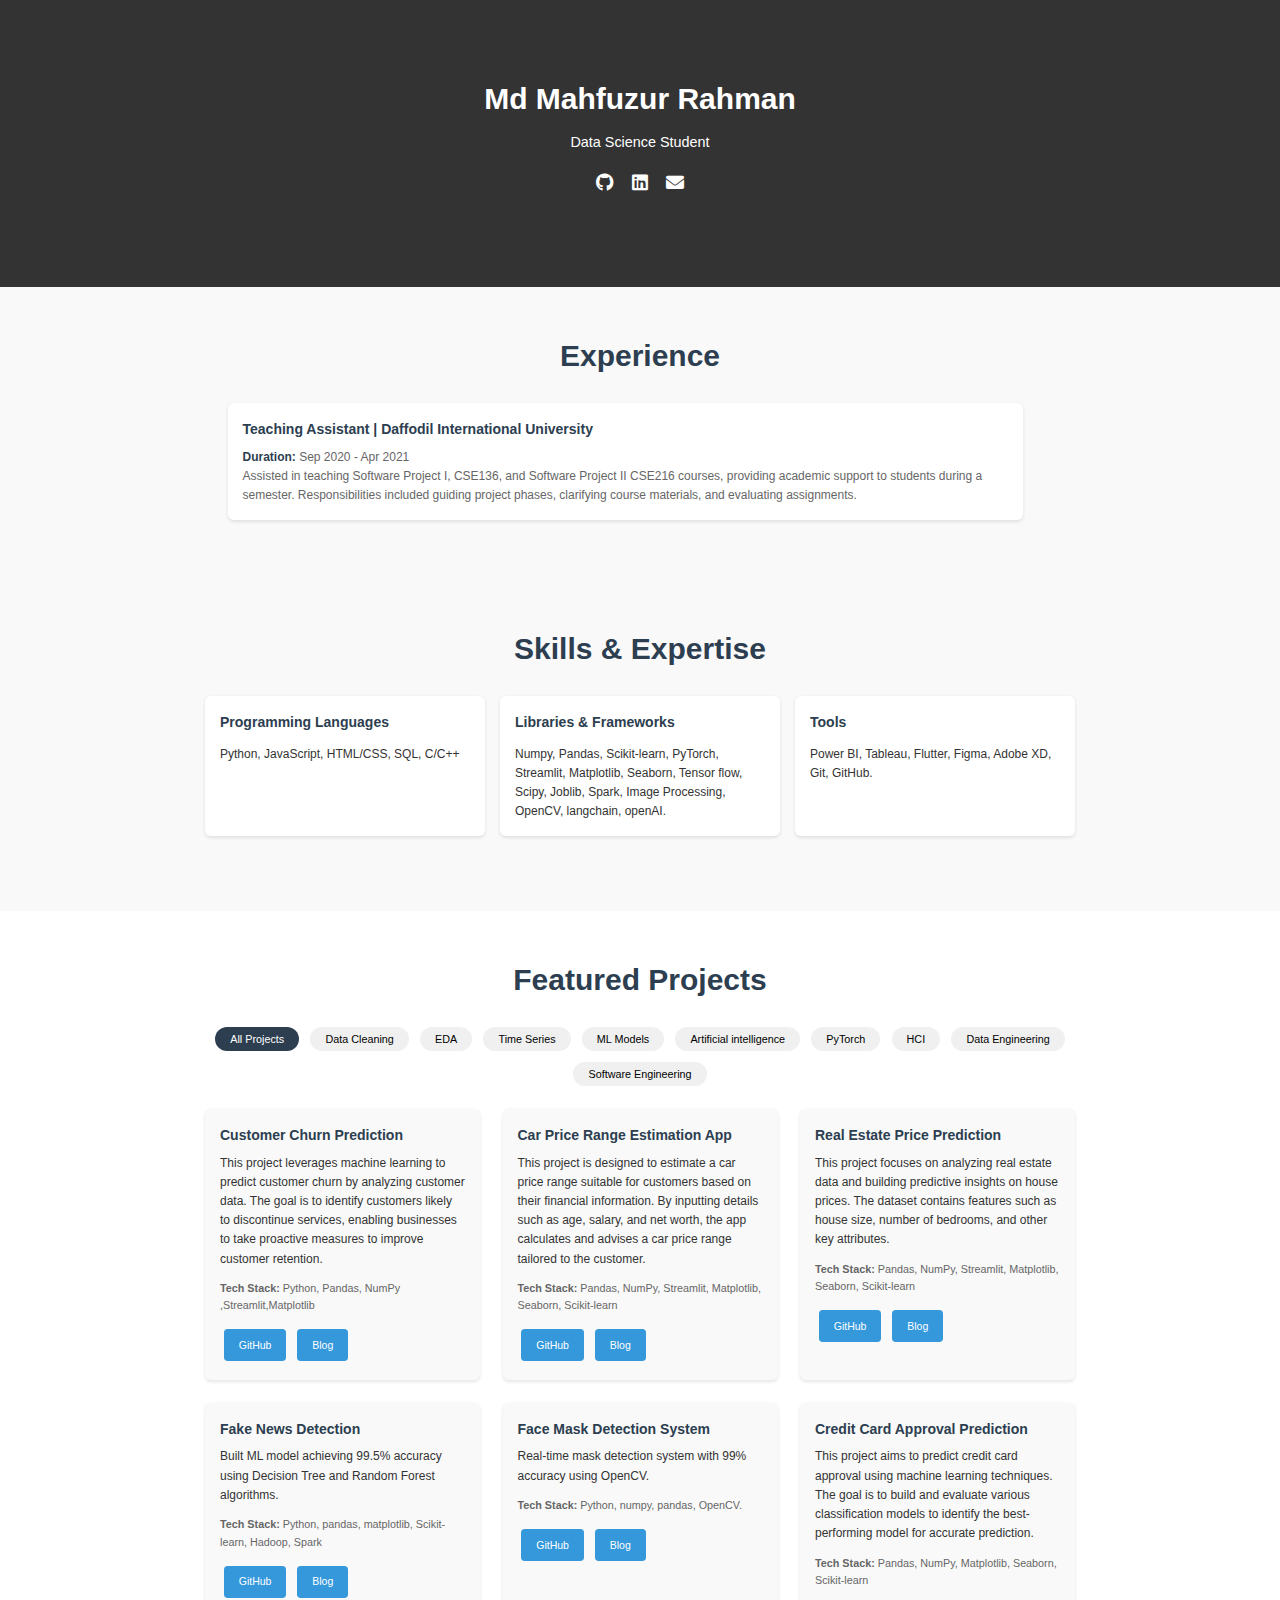
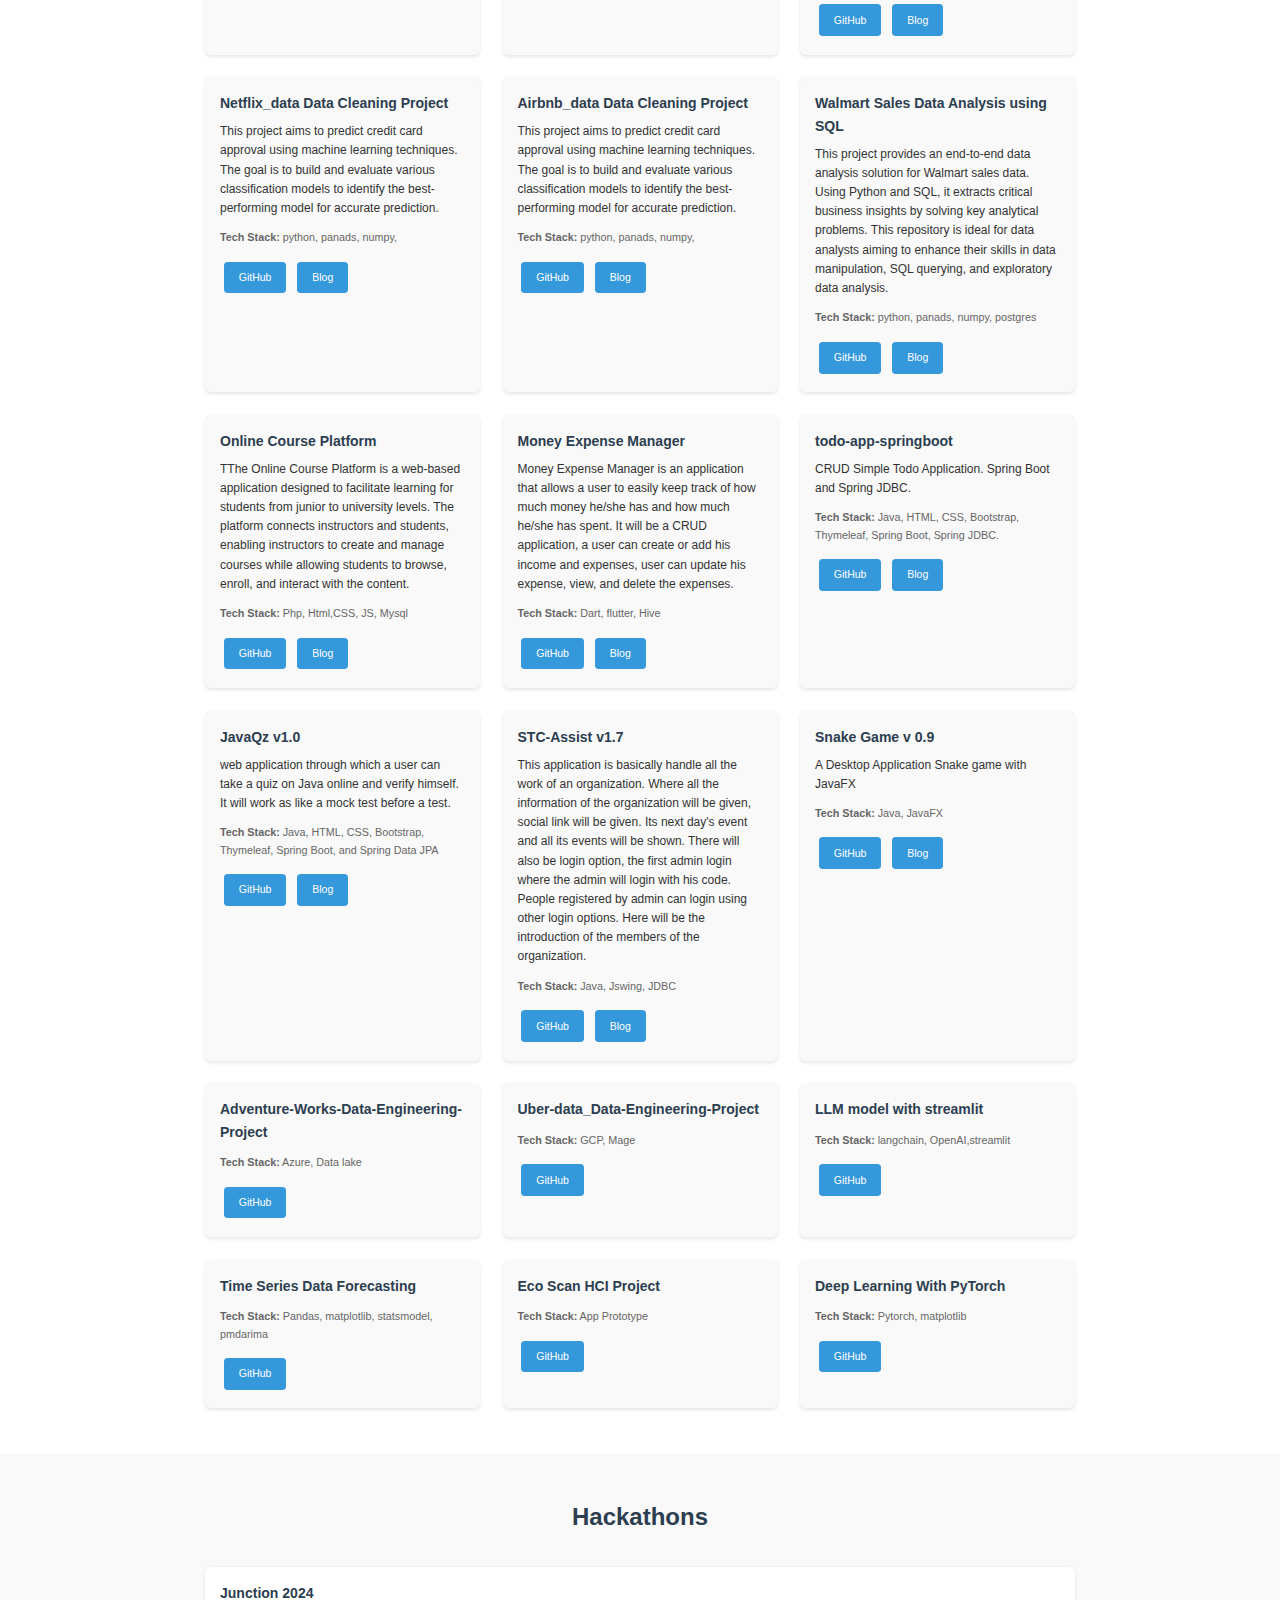
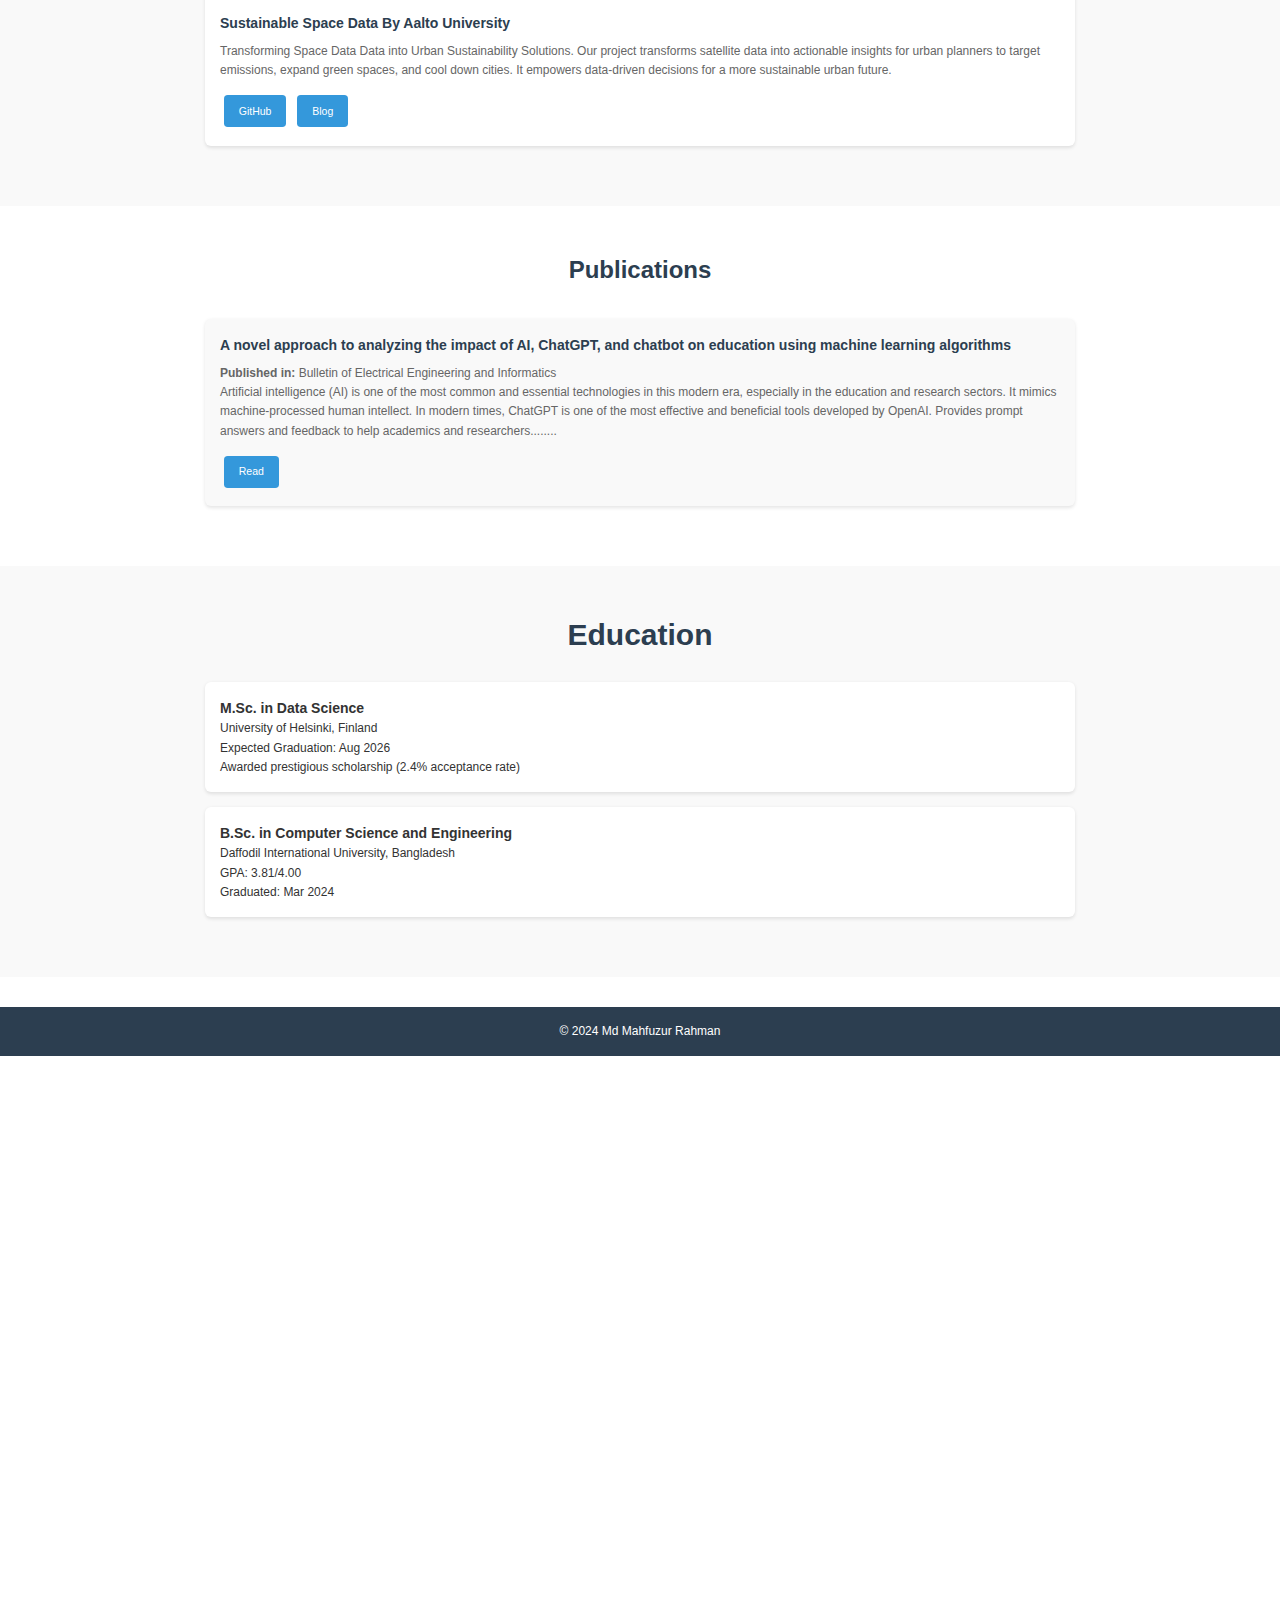
==== commit 39d88caa: "Update index.html" ====
--- a/index.html
+++ b/index.html
@@ -319,6 +319,18 @@
                     </div>
                     <div class="project-links">
                         <a href="https://github.com/mahfuzur-mafu/Eco_Scan_HCI_Project" target="_blank" class="btn">GitHub</a>
+    
+                    </div>
+                </div>
+                <div class="project-card show" data-category="pt">
+                    <h3>Deep Learning With PyTorch
+                    </h3>
+                    <p> </p>
+                    <div class="tech-stack">
+                        <strong>Tech Stack:</strong> Pytorch, matplotlib
+                    </div>
+                    <div class="project-links">
+                        <a href="https://github.com/mahfuzur-mafu/Deep-Learning-With-PyTorch" target="_blank" class="btn">GitHub</a>
     
                     </div>
                 </div>
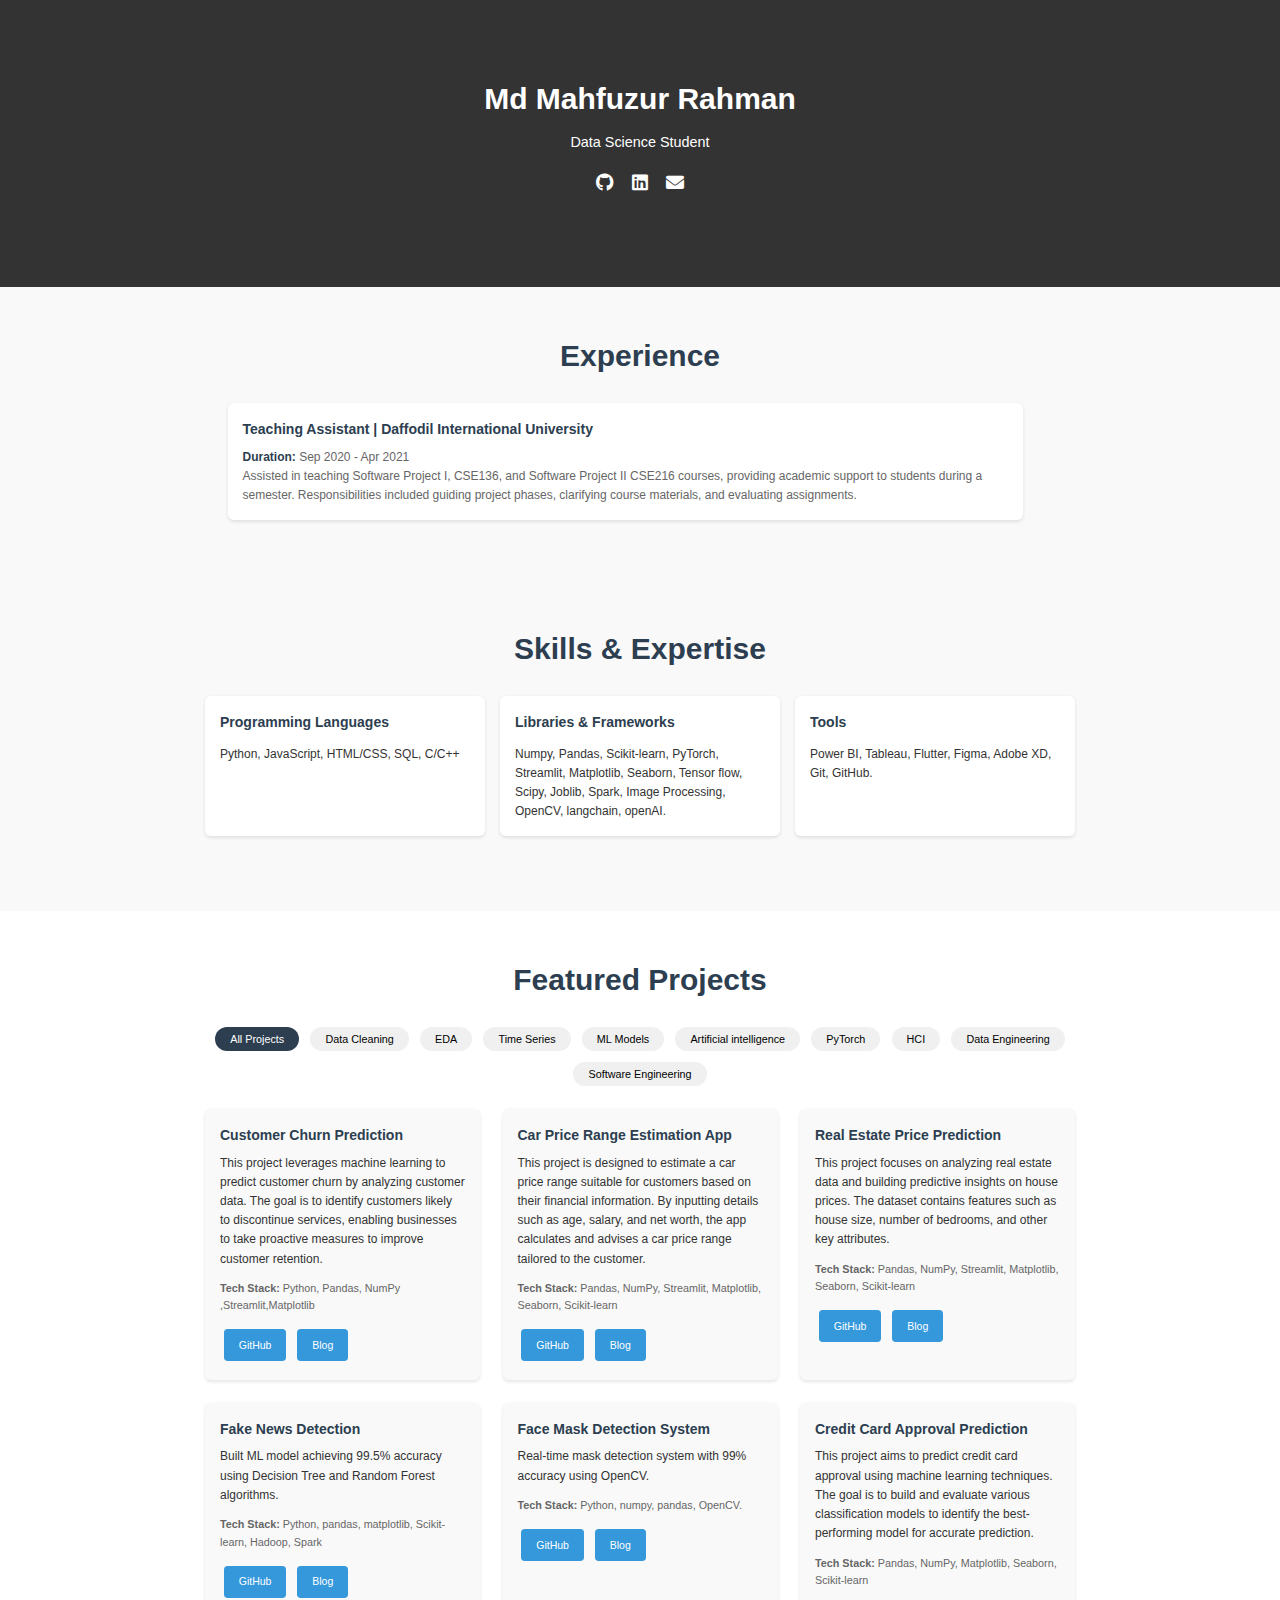
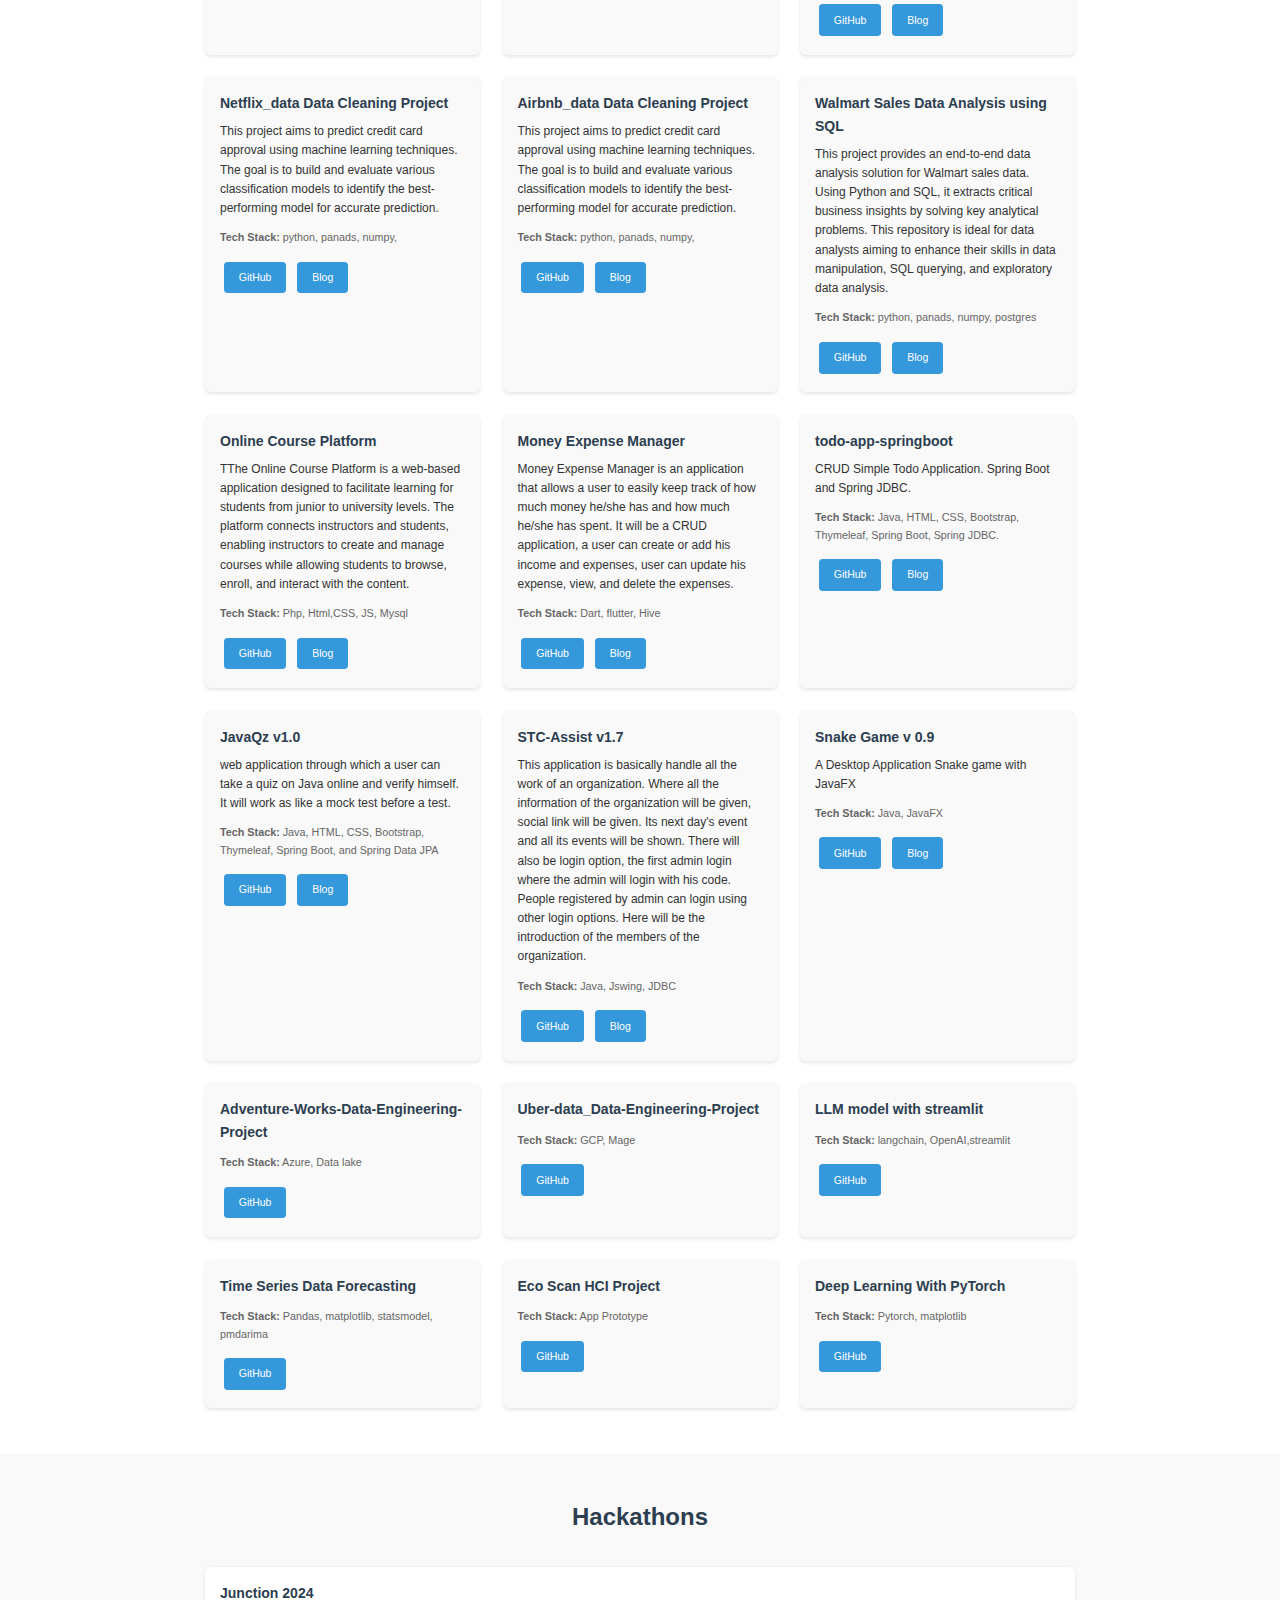
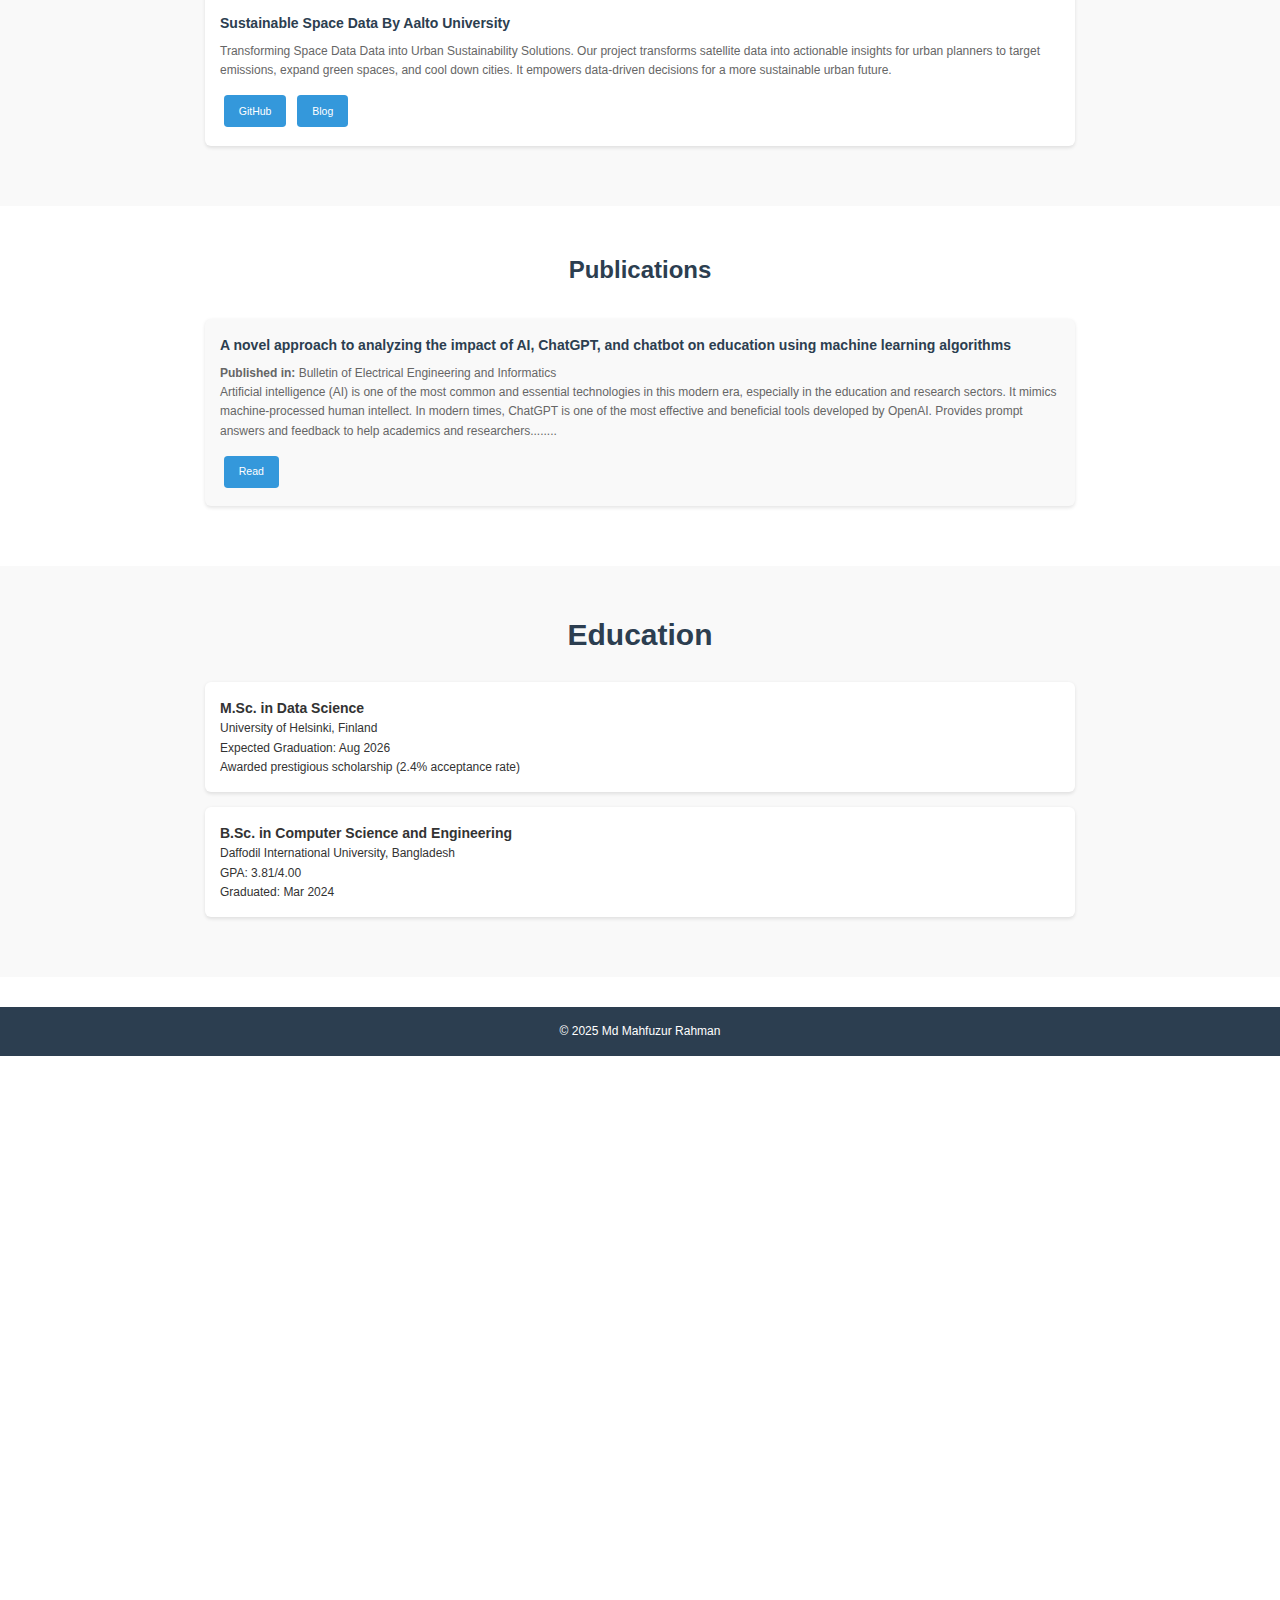
==== commit f841c3f3: "Update index.html" ====
--- a/index.html
+++ b/index.html
@@ -390,7 +390,7 @@
     </section>
 
     <footer class="footer">
-        <p>© 2024 Md Mahfuzur Rahman</p>
+        <p>© 2025 Md Mahfuzur Rahman</p>
     </footer>
 
     <script>
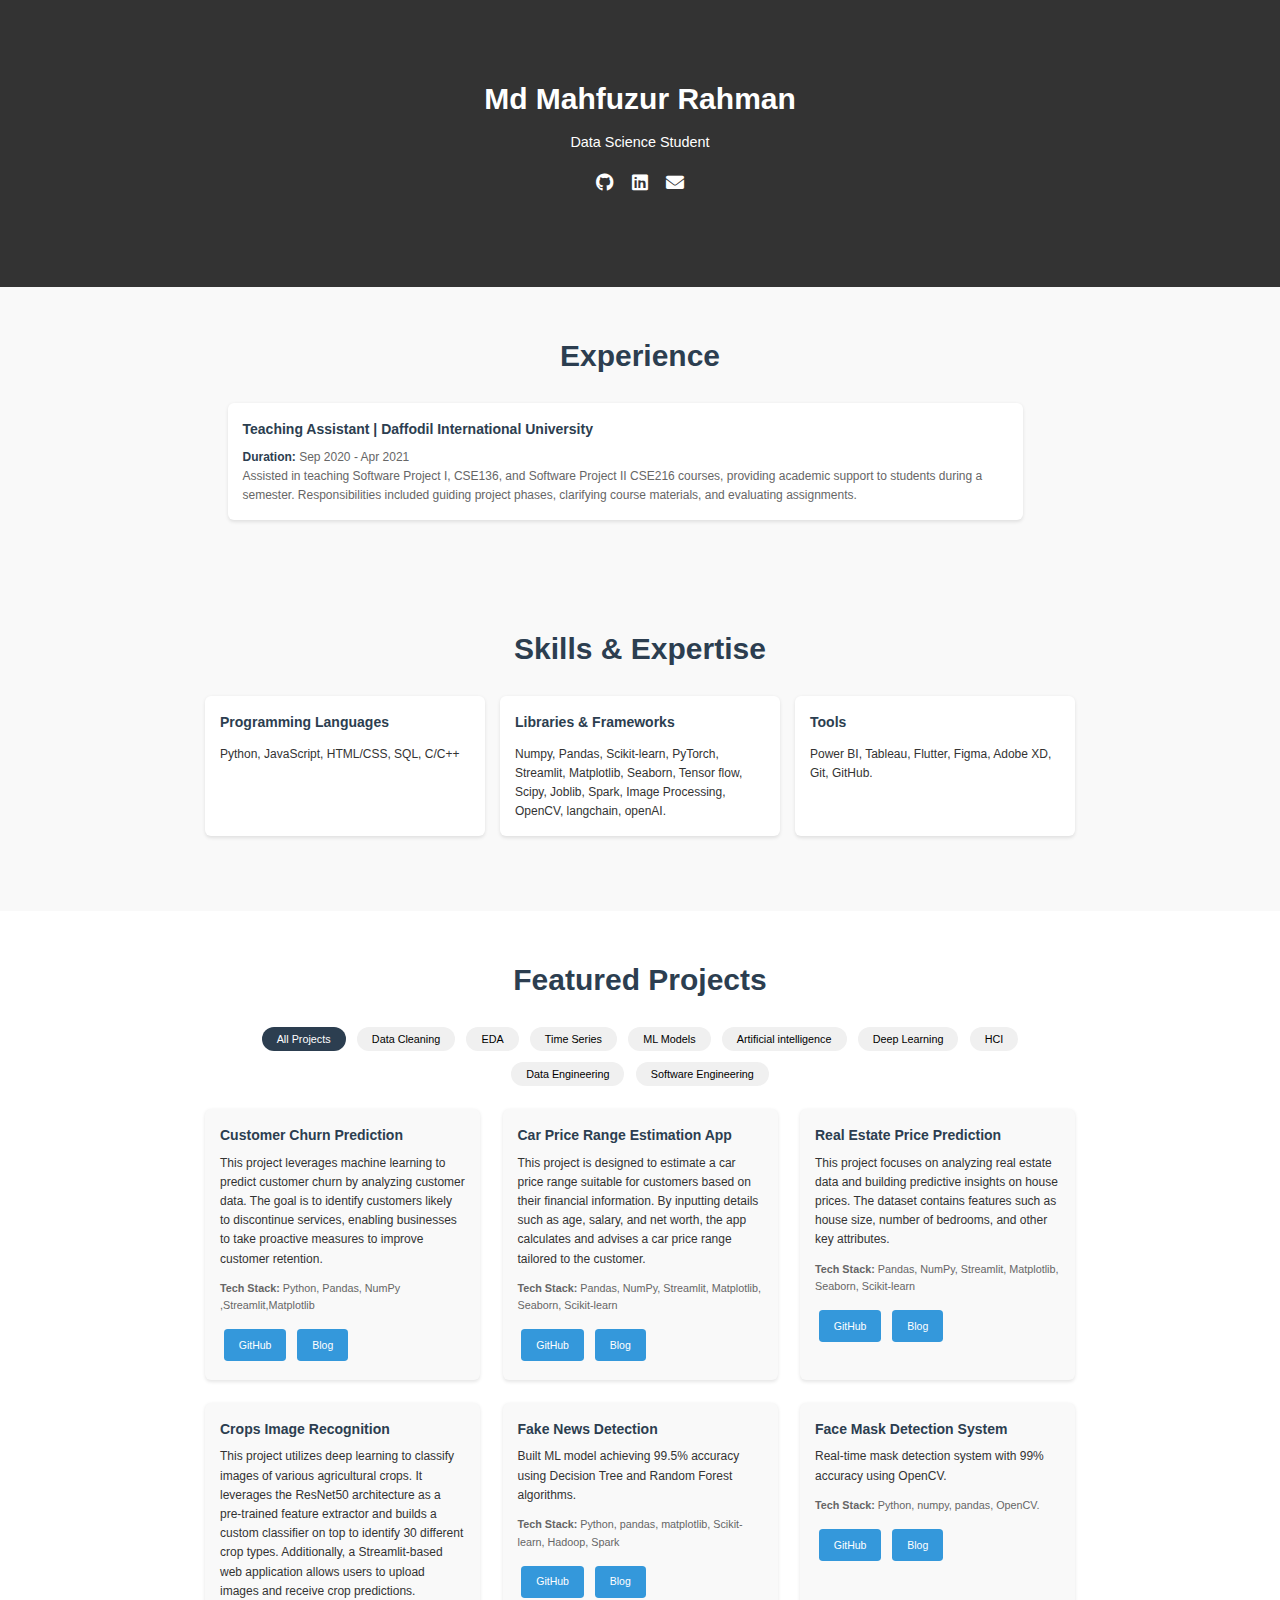
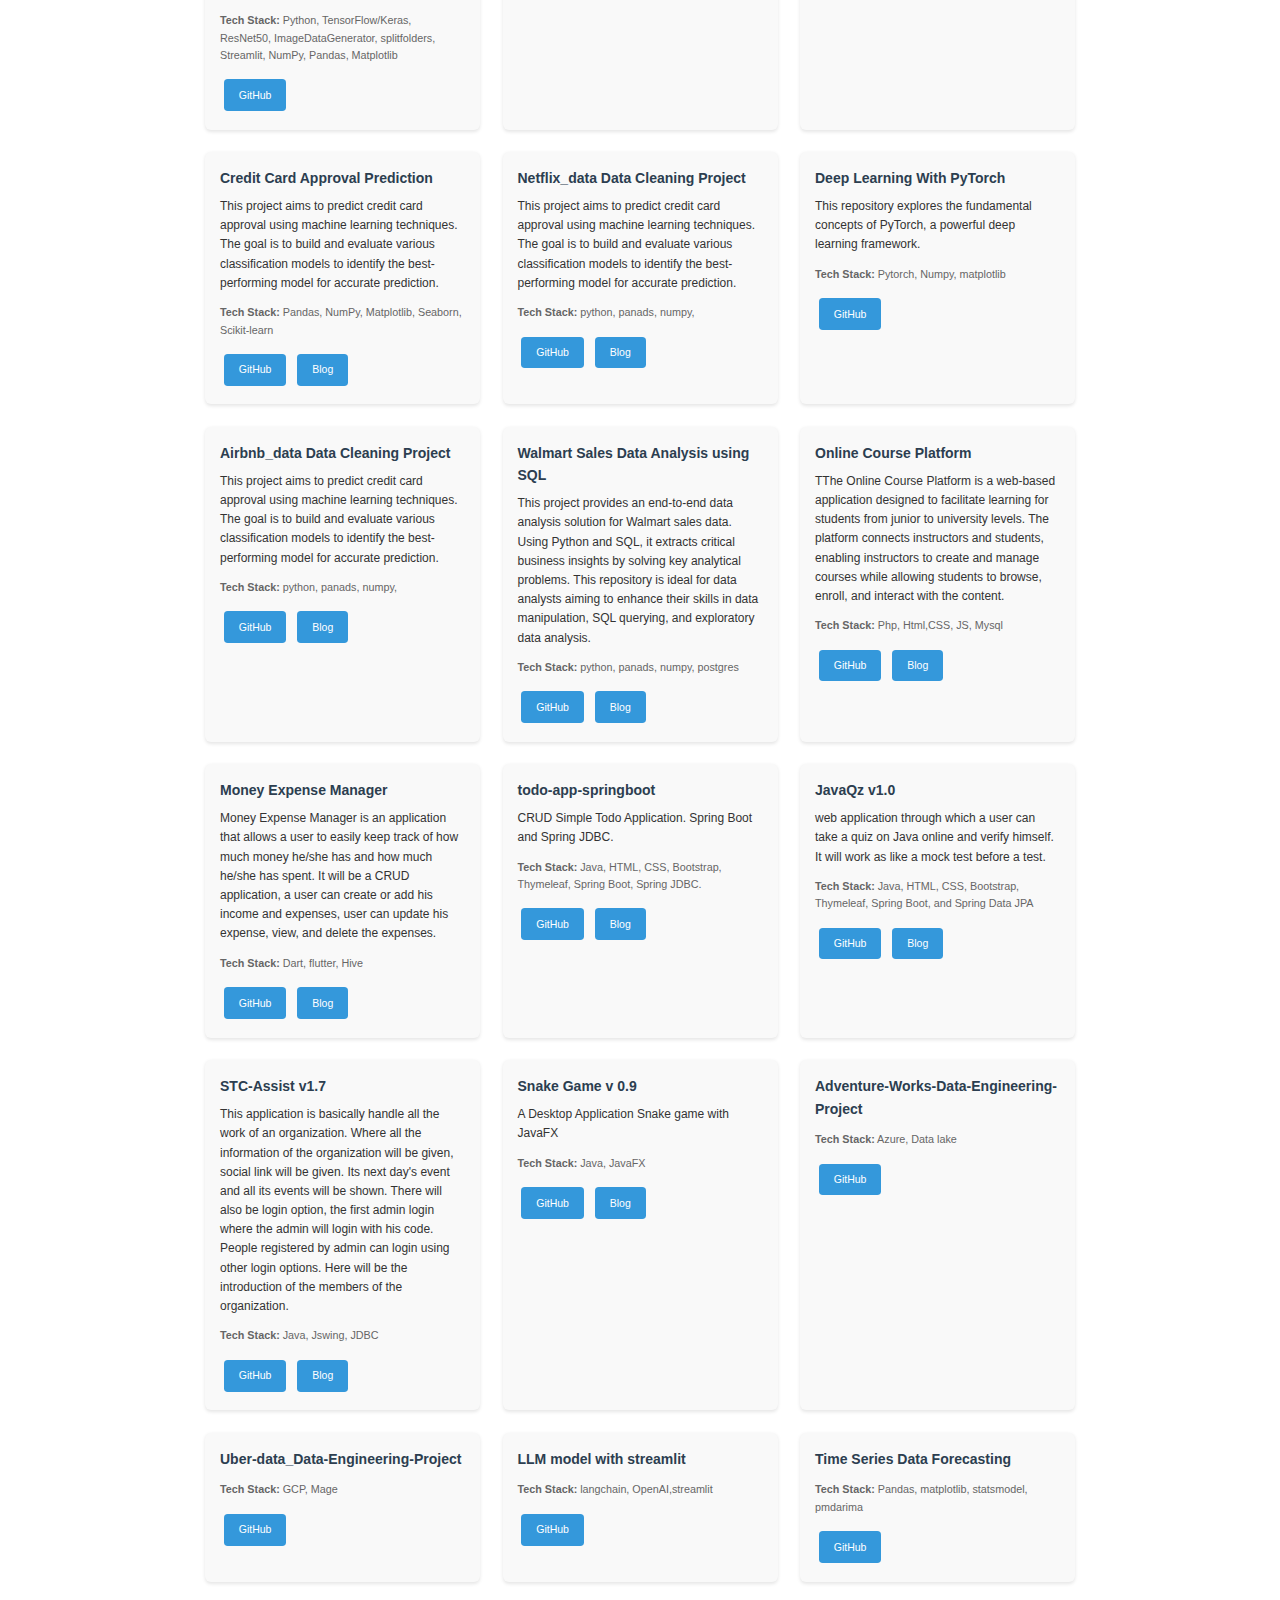
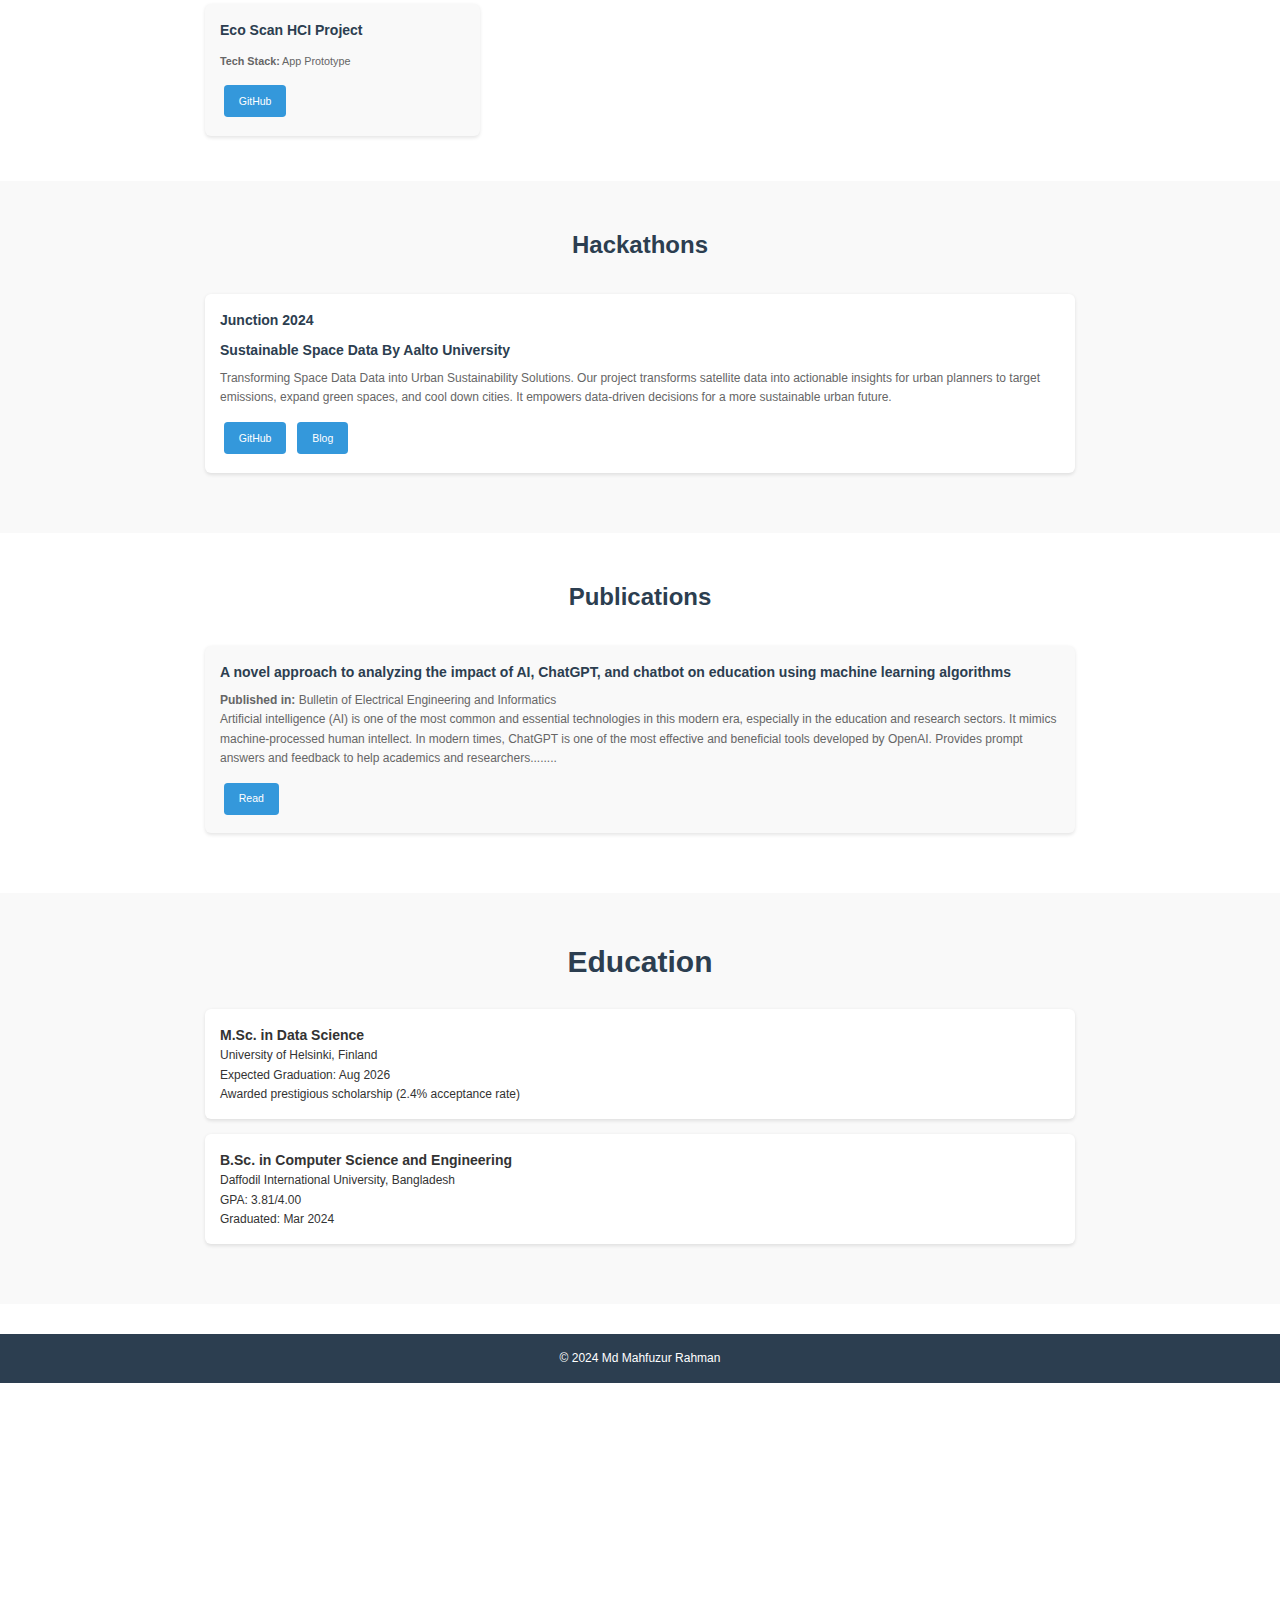
==== commit 9ef207af: "update crops" ====
--- a/index.html
+++ b/index.html
@@ -77,7 +77,7 @@
                 <button class="filter-btn" data-filter="ts">Time Series</button>
                 <button class="filter-btn" data-filter="ml-model">ML Models</button>
                 <button class="filter-btn" data-filter="ai">Artificial intelligence</button>
-                <button class="filter-btn" data-filter="pt">PyTorch</button>
+                <button class="filter-btn" data-filter="dl">Deep Learning</button>
                 <button class="filter-btn" data-filter="hci">HCI</button>
                 <button class="filter-btn" data-filter="de">Data Engineering</button>
                 <button class="filter-btn" data-filter="swe">Software Engineering</button>
@@ -121,6 +121,18 @@
                         <a href="https://your-blog-link.com" target="_blank" class="btn">Blog</a>
                     </div>
                 </div>
+                <div class="project-card show" data-category="dl">
+                    <h3>Crops Image Recognition
+                    </h3>
+                    <p> This project utilizes deep learning to classify images of various agricultural crops. It leverages the ResNet50 architecture as a pre-trained feature extractor and builds a custom classifier on top to identify 30 different crop types. Additionally, a Streamlit-based web application allows users to upload images and receive crop predictions.</p>
+                    <div class="tech-stack">
+                        <strong>Tech Stack:</strong> Python, TensorFlow/Keras, ResNet50, ImageDataGenerator, splitfolders, Streamlit, NumPy, Pandas, Matplotlib
+                    </div>
+                    <div class="project-links">
+                        <a href="https://github.com/mahfuzur-mafu/crops-image-recognition" target="_blank" class="btn">GitHub</a>
+    
+                    </div>
+                </div>
             
                 <!-- ML Model Projects -->
                 <div class="project-card show" data-category="ml-model">
@@ -171,6 +183,19 @@
                         <a href="https://your-blog-link.com" target="_blank" class="btn">Blog</a>
                     </div>
                 </div>
+                <div class="project-card show" data-category="dl">
+                    <h3>Deep Learning With PyTorch
+                    </h3>
+                    <p>This repository explores the fundamental concepts of PyTorch, a powerful deep learning framework. </p>
+                    <div class="tech-stack">
+                        <strong>Tech Stack:</strong> Pytorch, Numpy, matplotlib
+                    </div>
+                    <div class="project-links">
+                        <a href="https://github.com/mahfuzur-mafu/Deep-Learning-With-PyTorch" target="_blank" class="btn">GitHub</a>
+    
+                    </div>
+                </div>
+
                 <div class="project-card show" data-category="data-cleaning">
                     <h3>Airbnb_data Data Cleaning Project</h3>
                     <p>This project aims to predict credit card approval using machine learning techniques. The goal is to build and evaluate various classification models to identify the best-performing model for accurate prediction.</p>
@@ -322,18 +347,7 @@
     
                     </div>
                 </div>
-                <div class="project-card show" data-category="pt">
-                    <h3>Deep Learning With PyTorch
-                    </h3>
-                    <p> </p>
-                    <div class="tech-stack">
-                        <strong>Tech Stack:</strong> Pytorch, matplotlib
-                    </div>
-                    <div class="project-links">
-                        <a href="https://github.com/mahfuzur-mafu/Deep-Learning-With-PyTorch" target="_blank" class="btn">GitHub</a>
-    
-                    </div>
-                </div>
+
            
             </div>
             
@@ -390,7 +404,7 @@
     </section>
 
     <footer class="footer">
-        <p>© 2025 Md Mahfuzur Rahman</p>
+        <p>© 2024 Md Mahfuzur Rahman</p>
     </footer>
 
     <script>
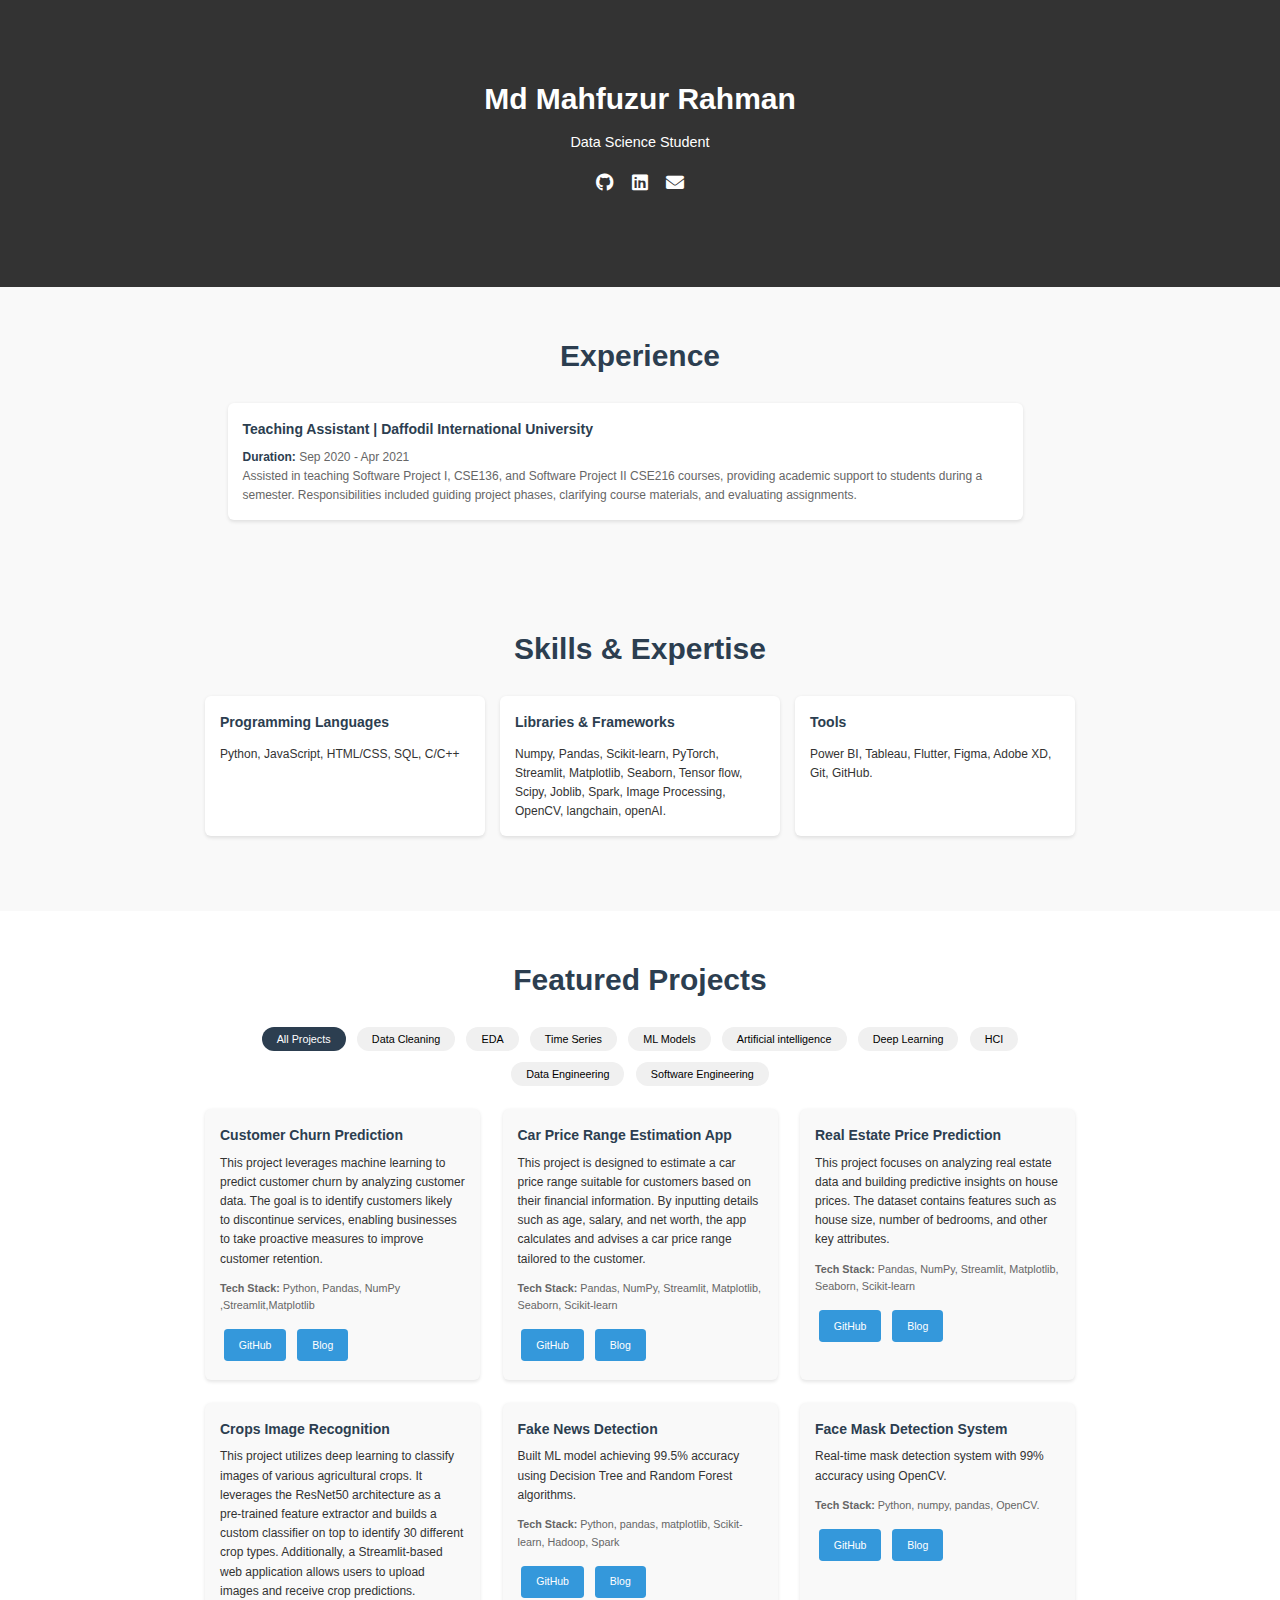
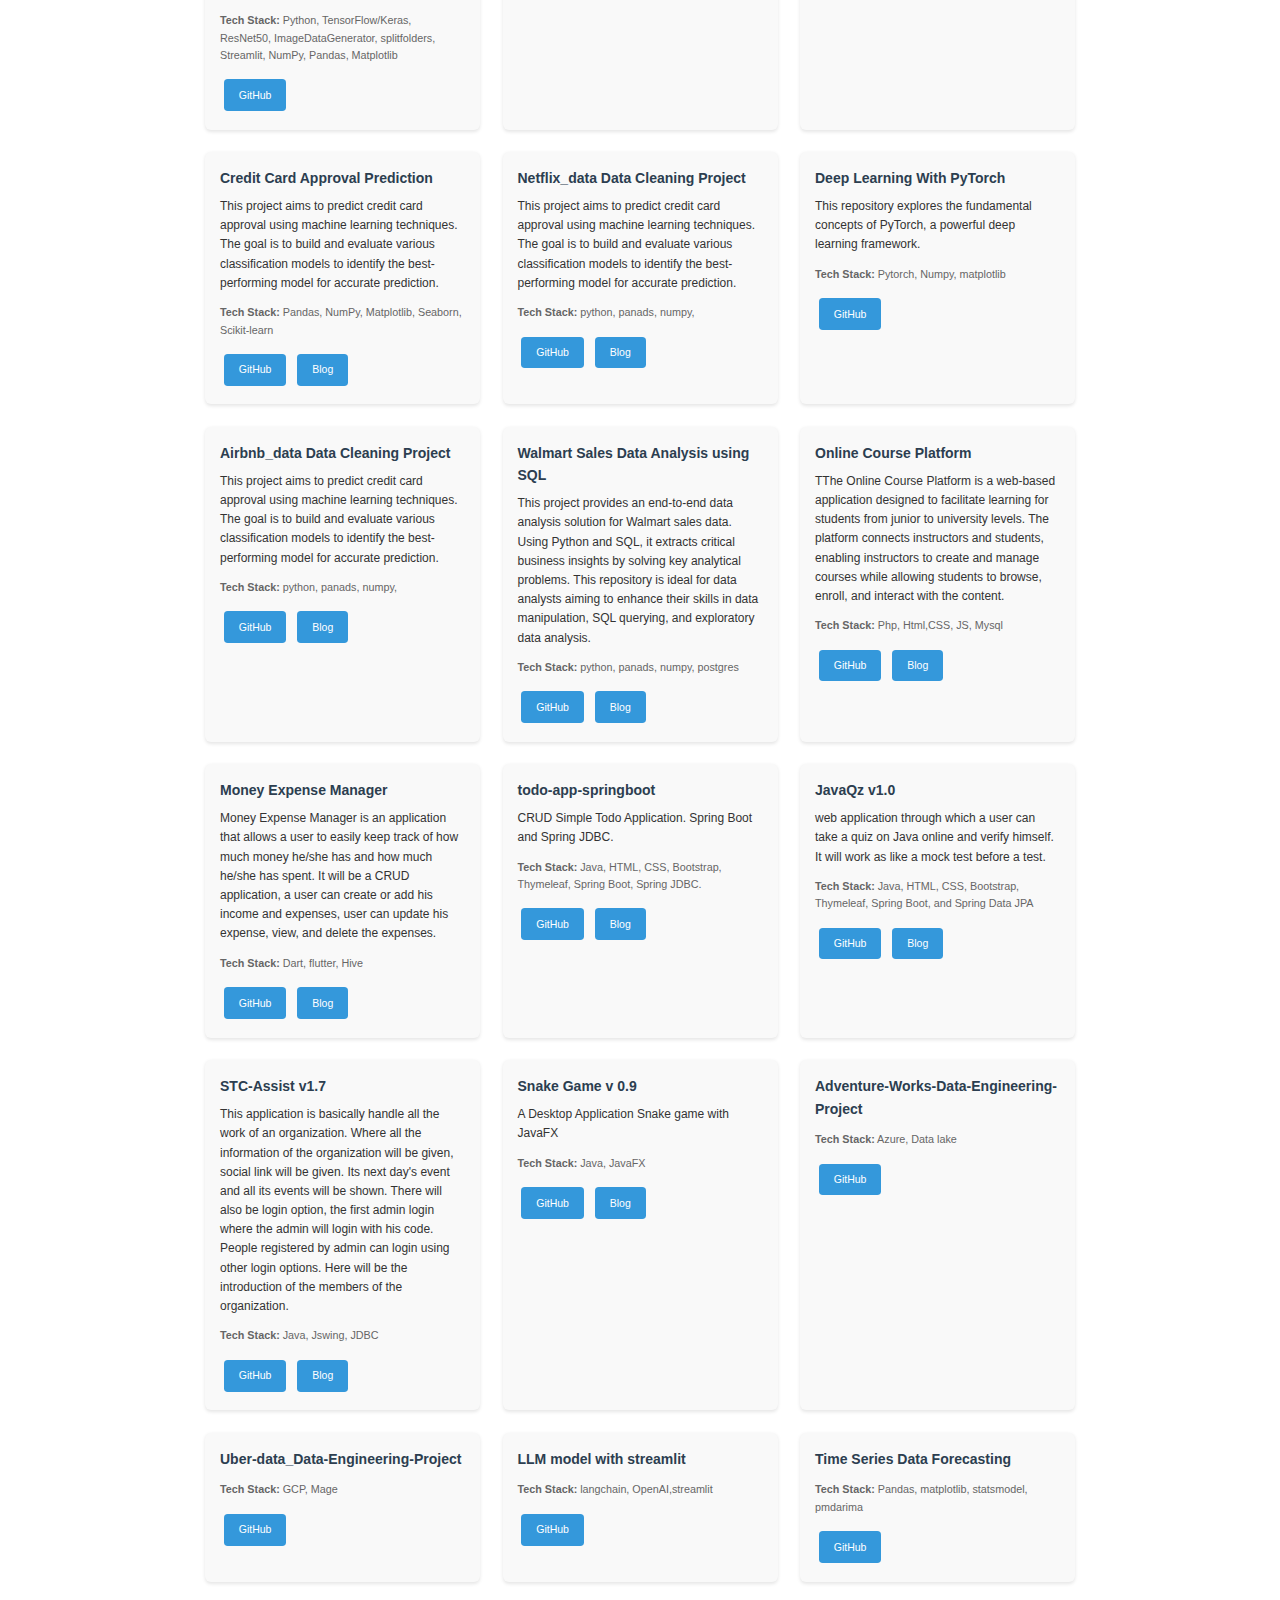
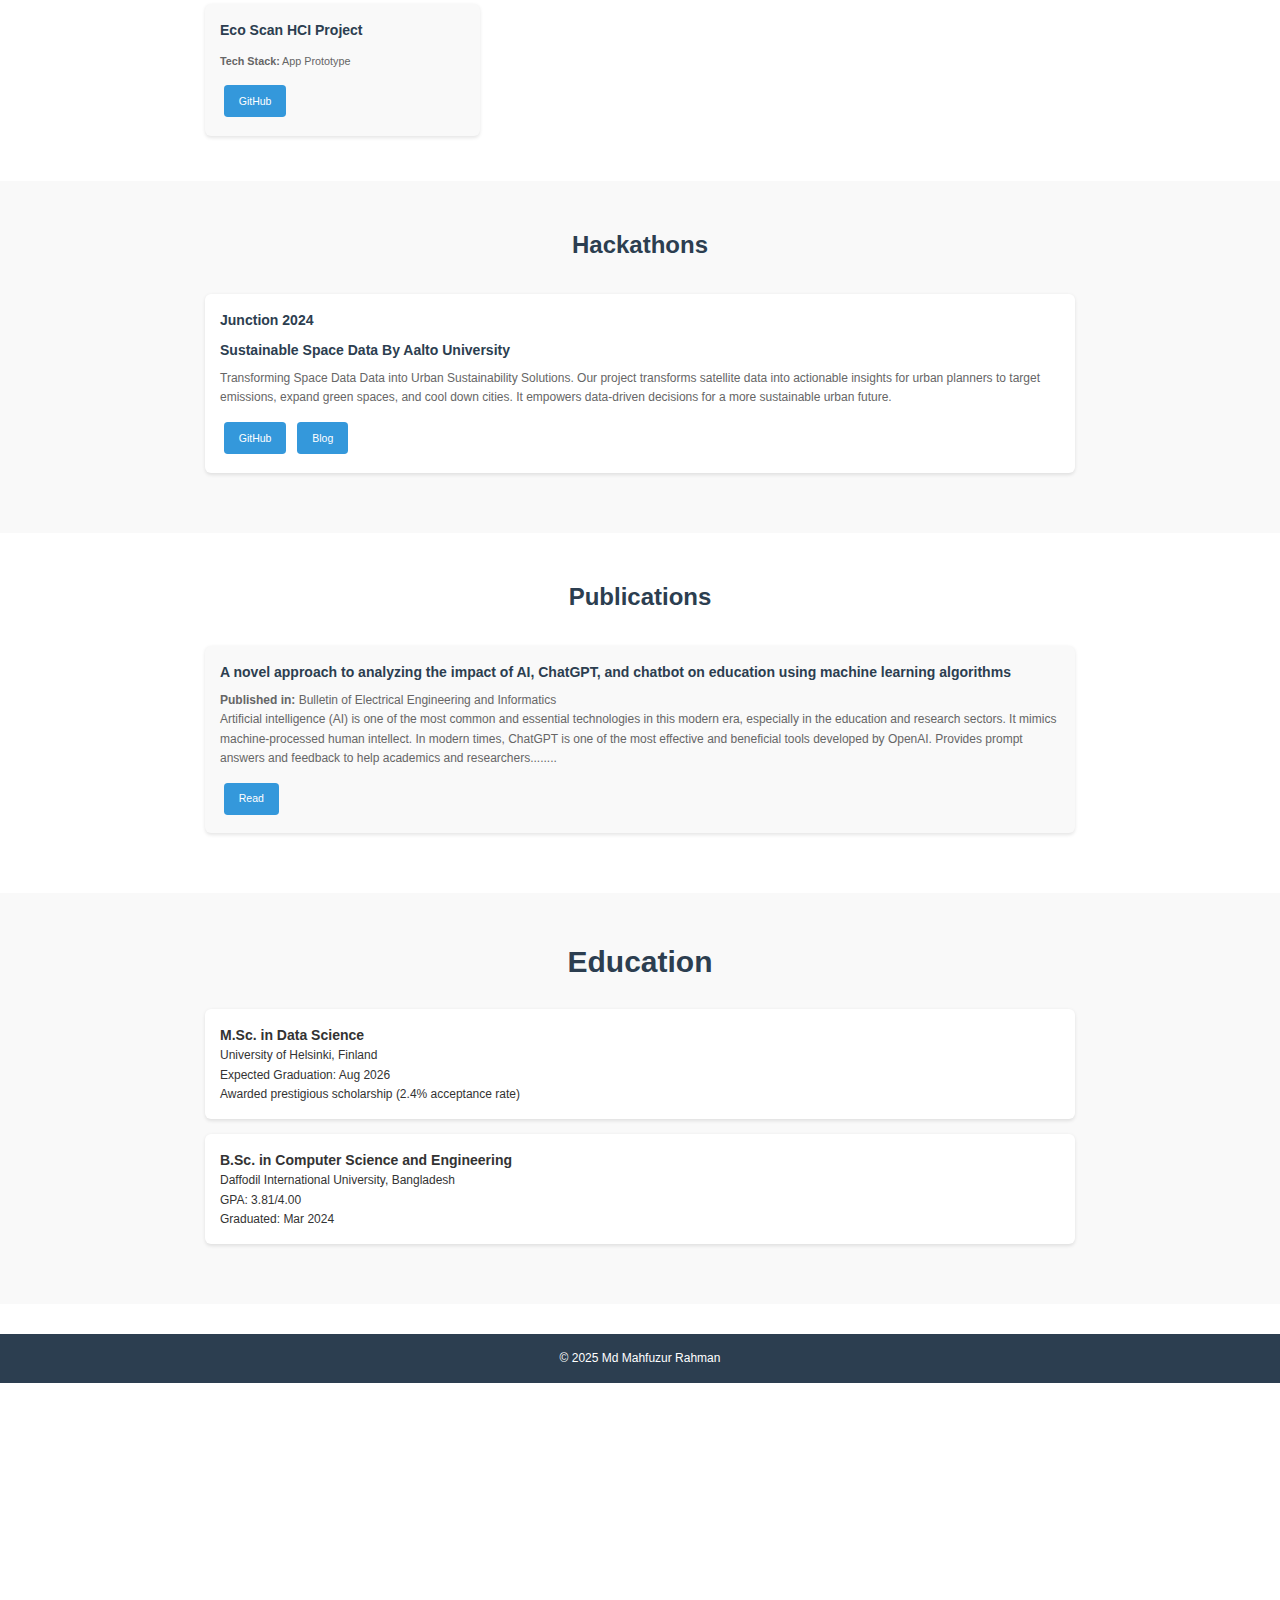
==== commit 41d6049d: "Merge branch 'main' of https://github.com/mahfuzur-mafu/mahfuzur-mafu.github.io" ====
--- a/index.html
+++ b/index.html
@@ -404,7 +404,7 @@
     </section>
 
     <footer class="footer">
-        <p>© 2024 Md Mahfuzur Rahman</p>
+        <p>© 2025 Md Mahfuzur Rahman</p>
     </footer>
 
     <script>
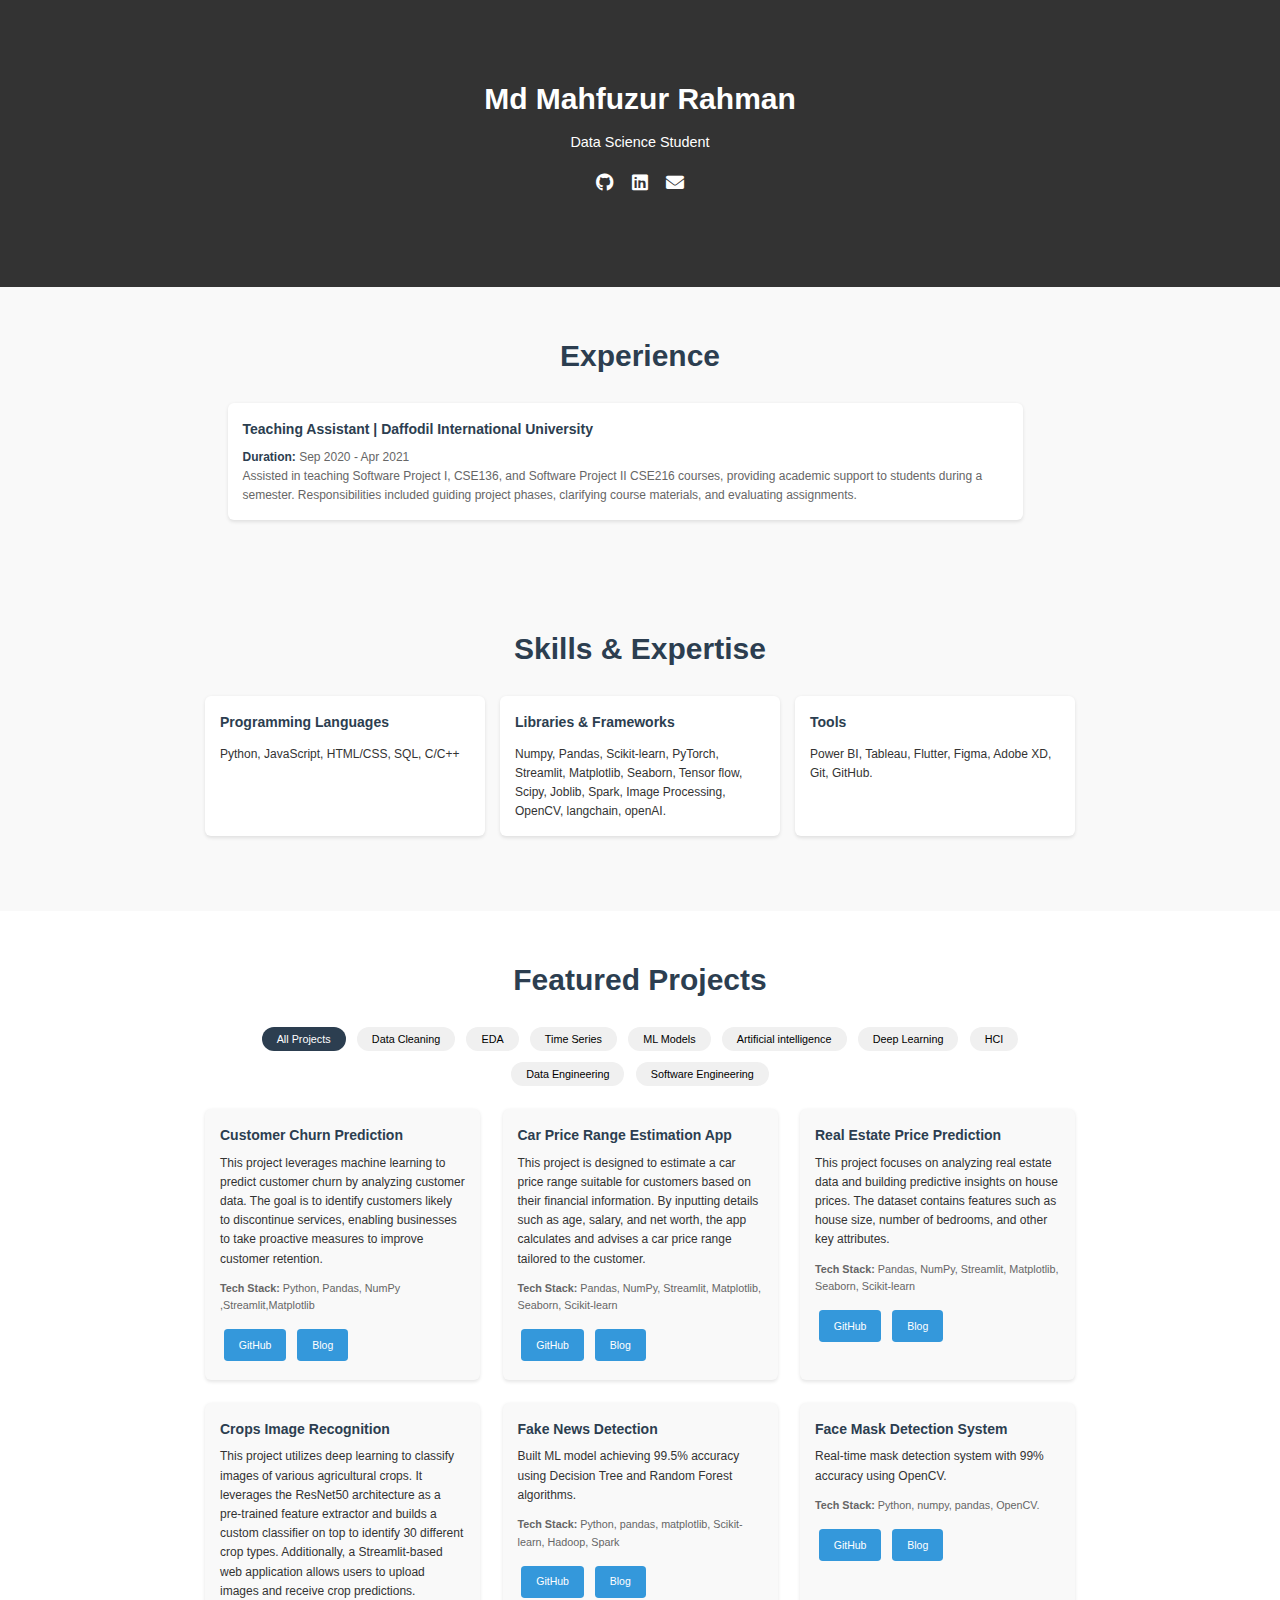
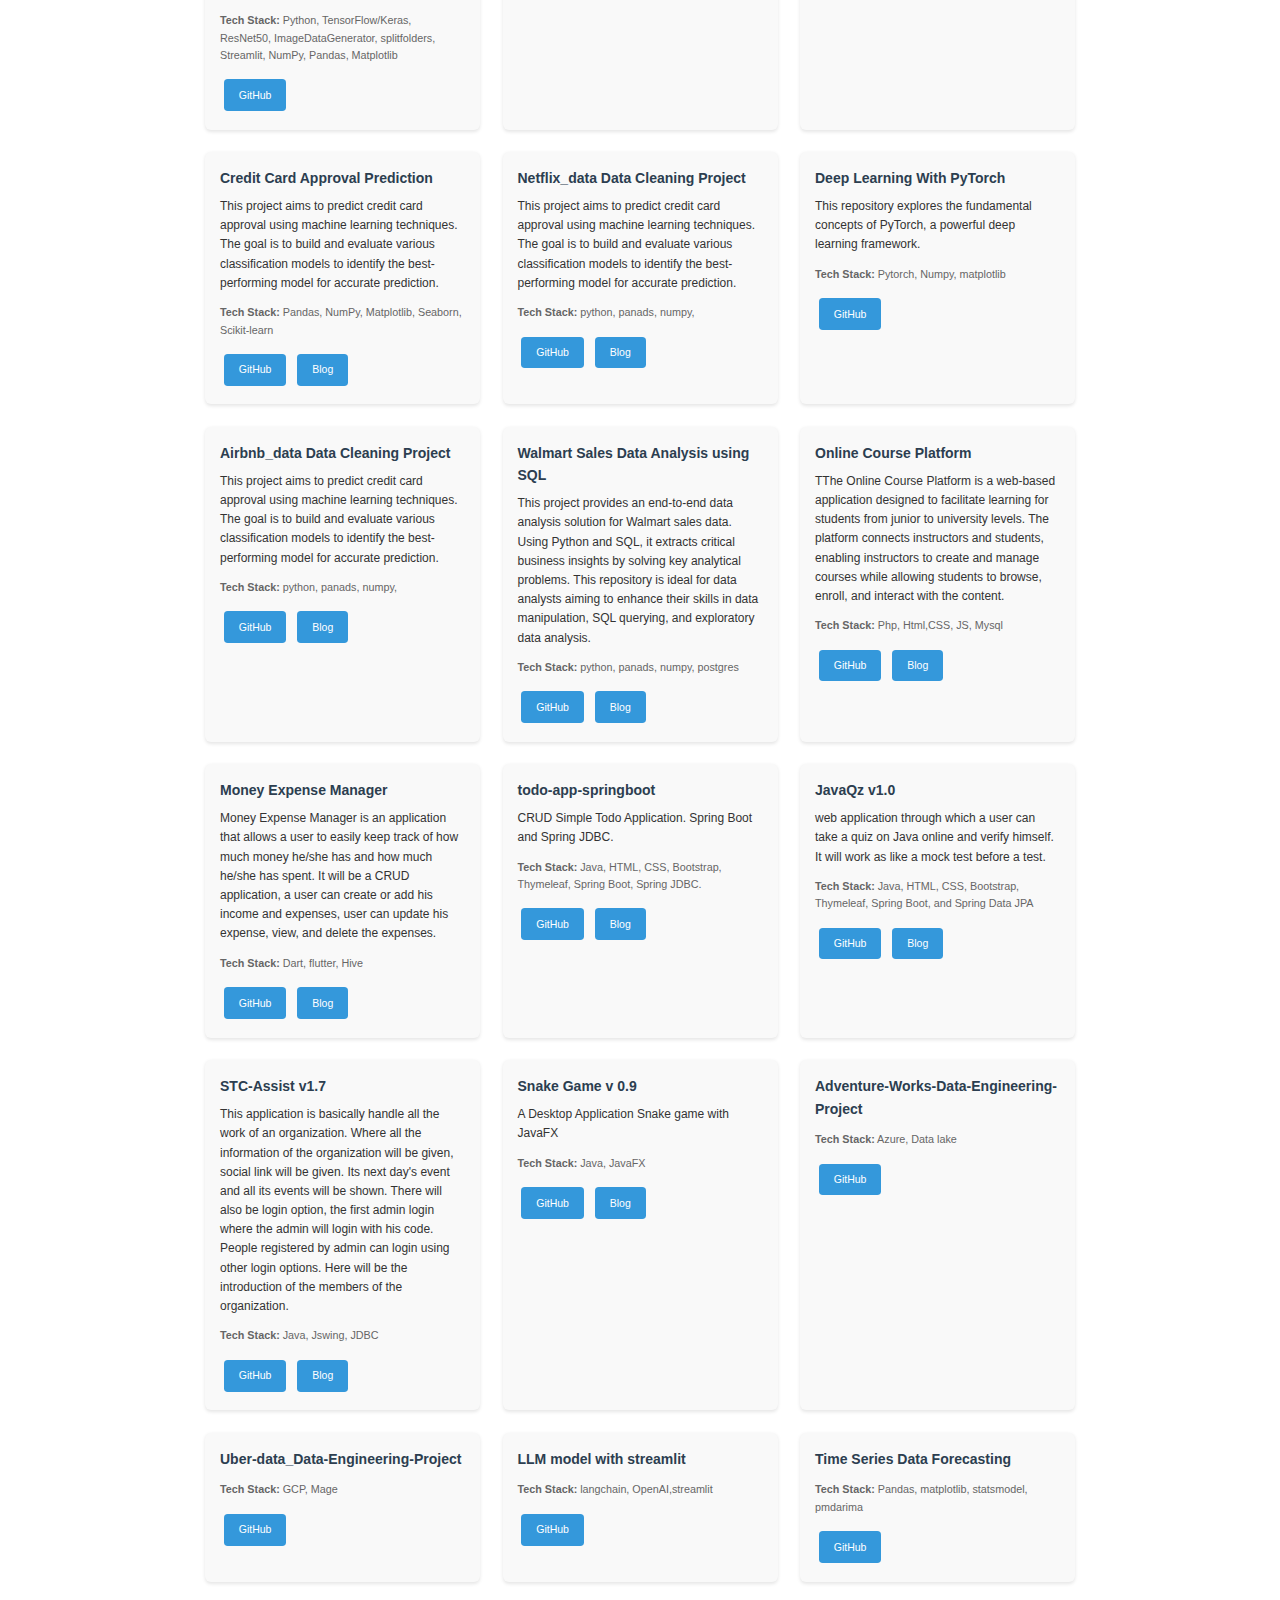
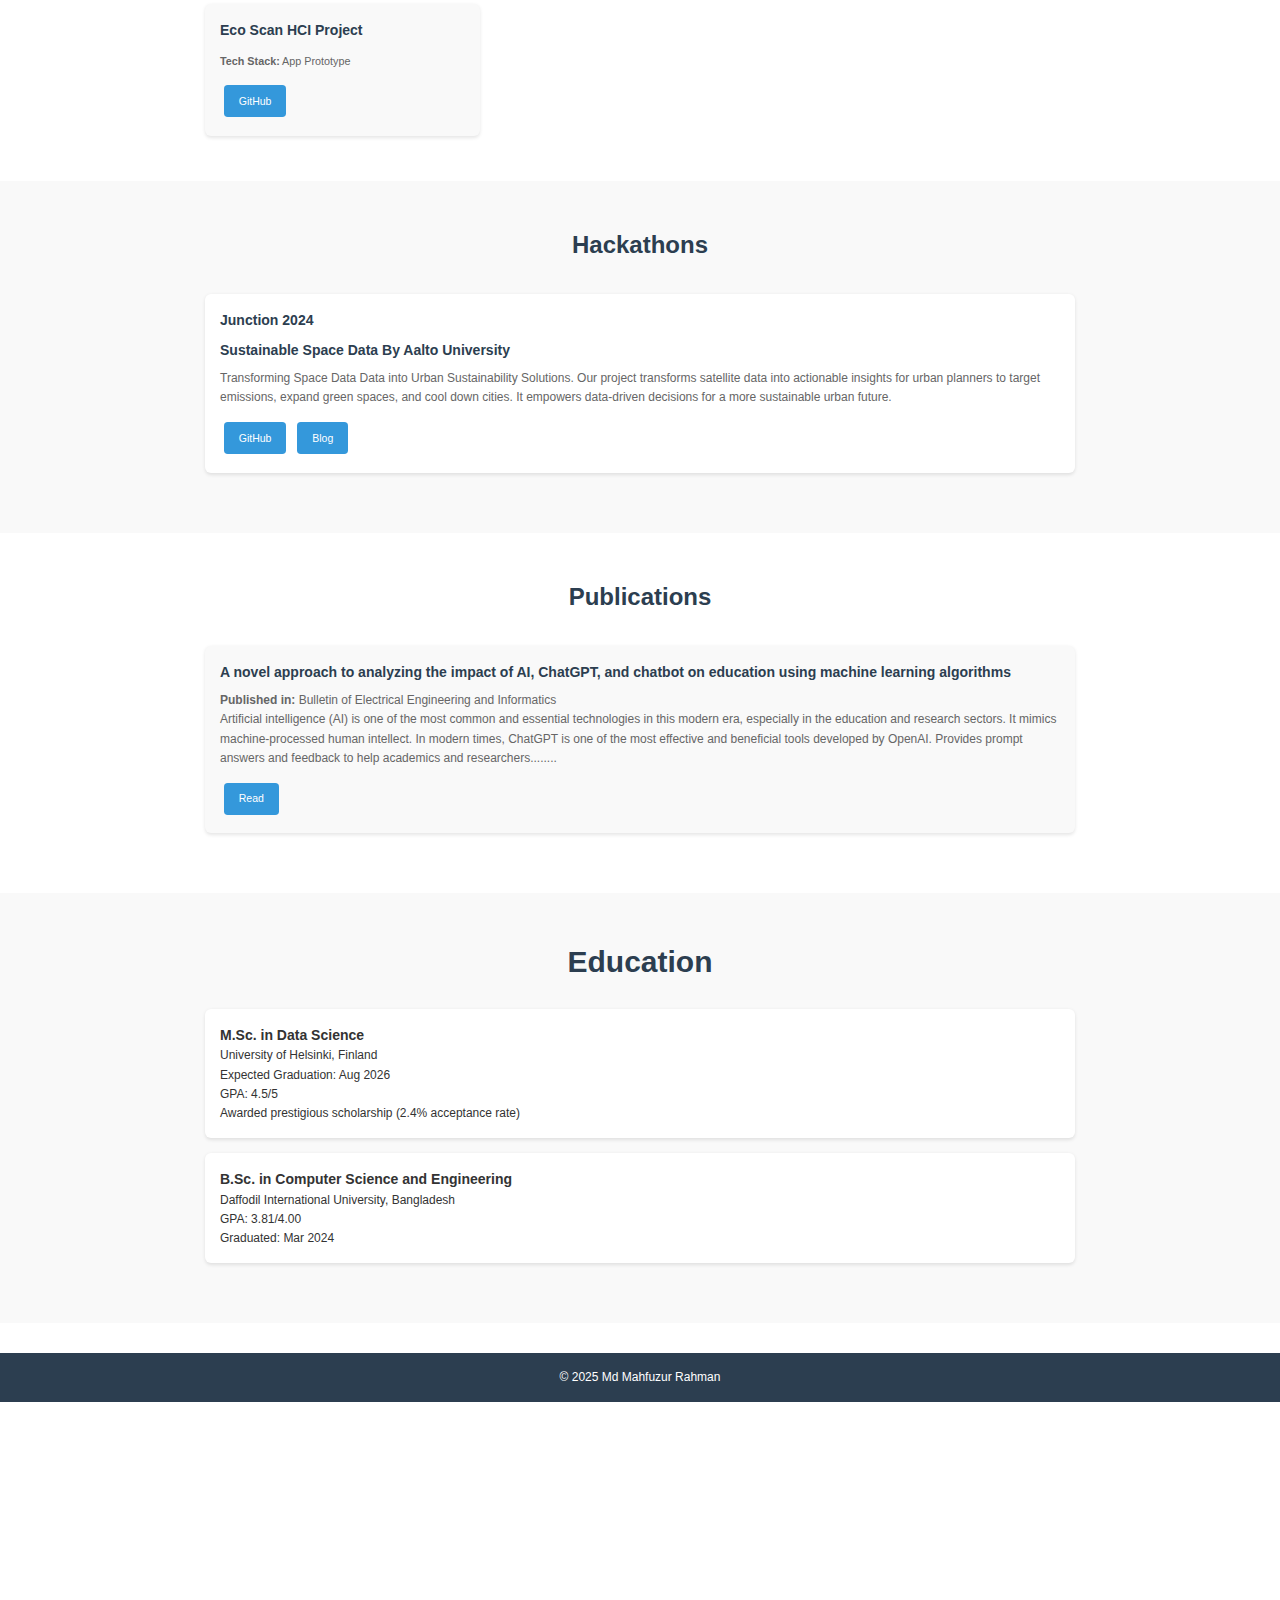
==== commit 7d1a8f91: "grade" ====
--- a/index.html
+++ b/index.html
@@ -392,6 +392,7 @@
                 <h3>M.Sc. in Data Science</h3>
                 <p>University of Helsinki, Finland</p>
                 <p>Expected Graduation: Aug 2026</p>
+                <p>GPA: 4.5/5</p>
                 <p>Awarded prestigious scholarship (2.4% acceptance rate)</p>
             </div>
             <div class="education-item">
